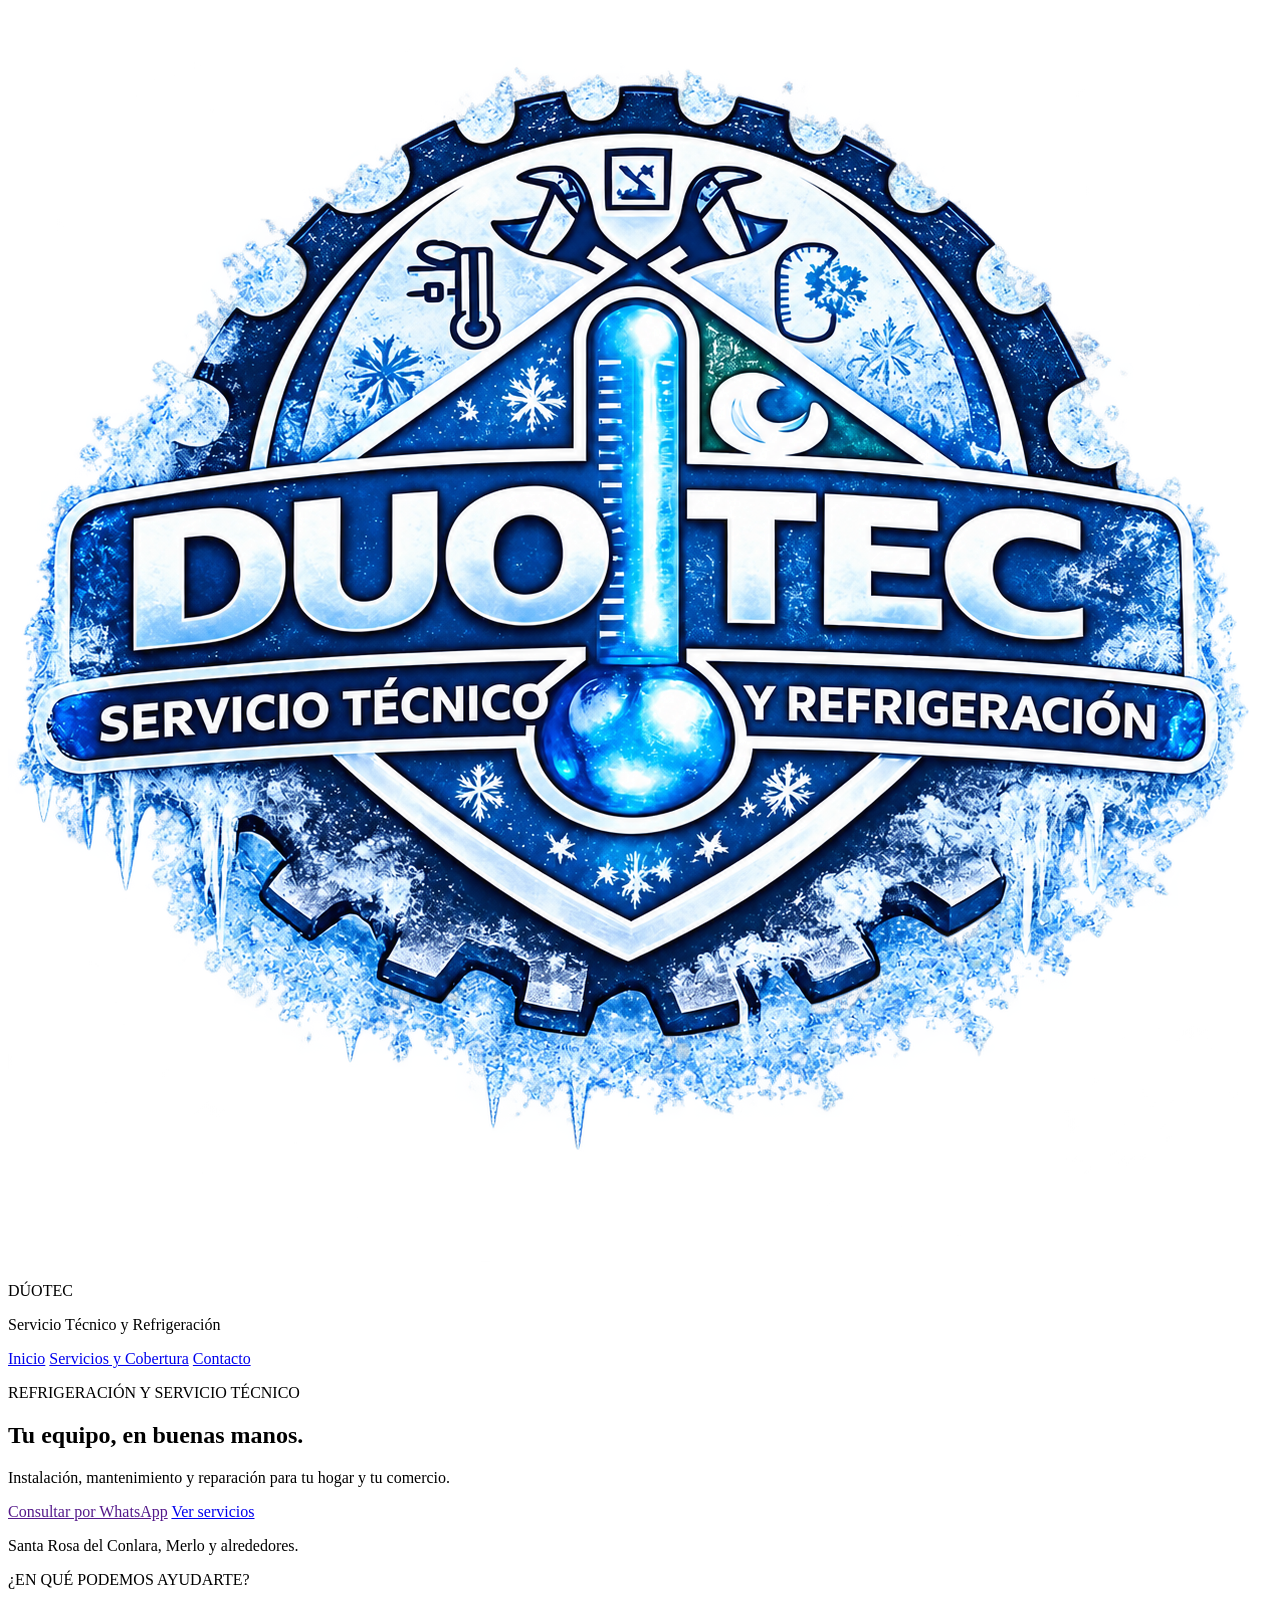
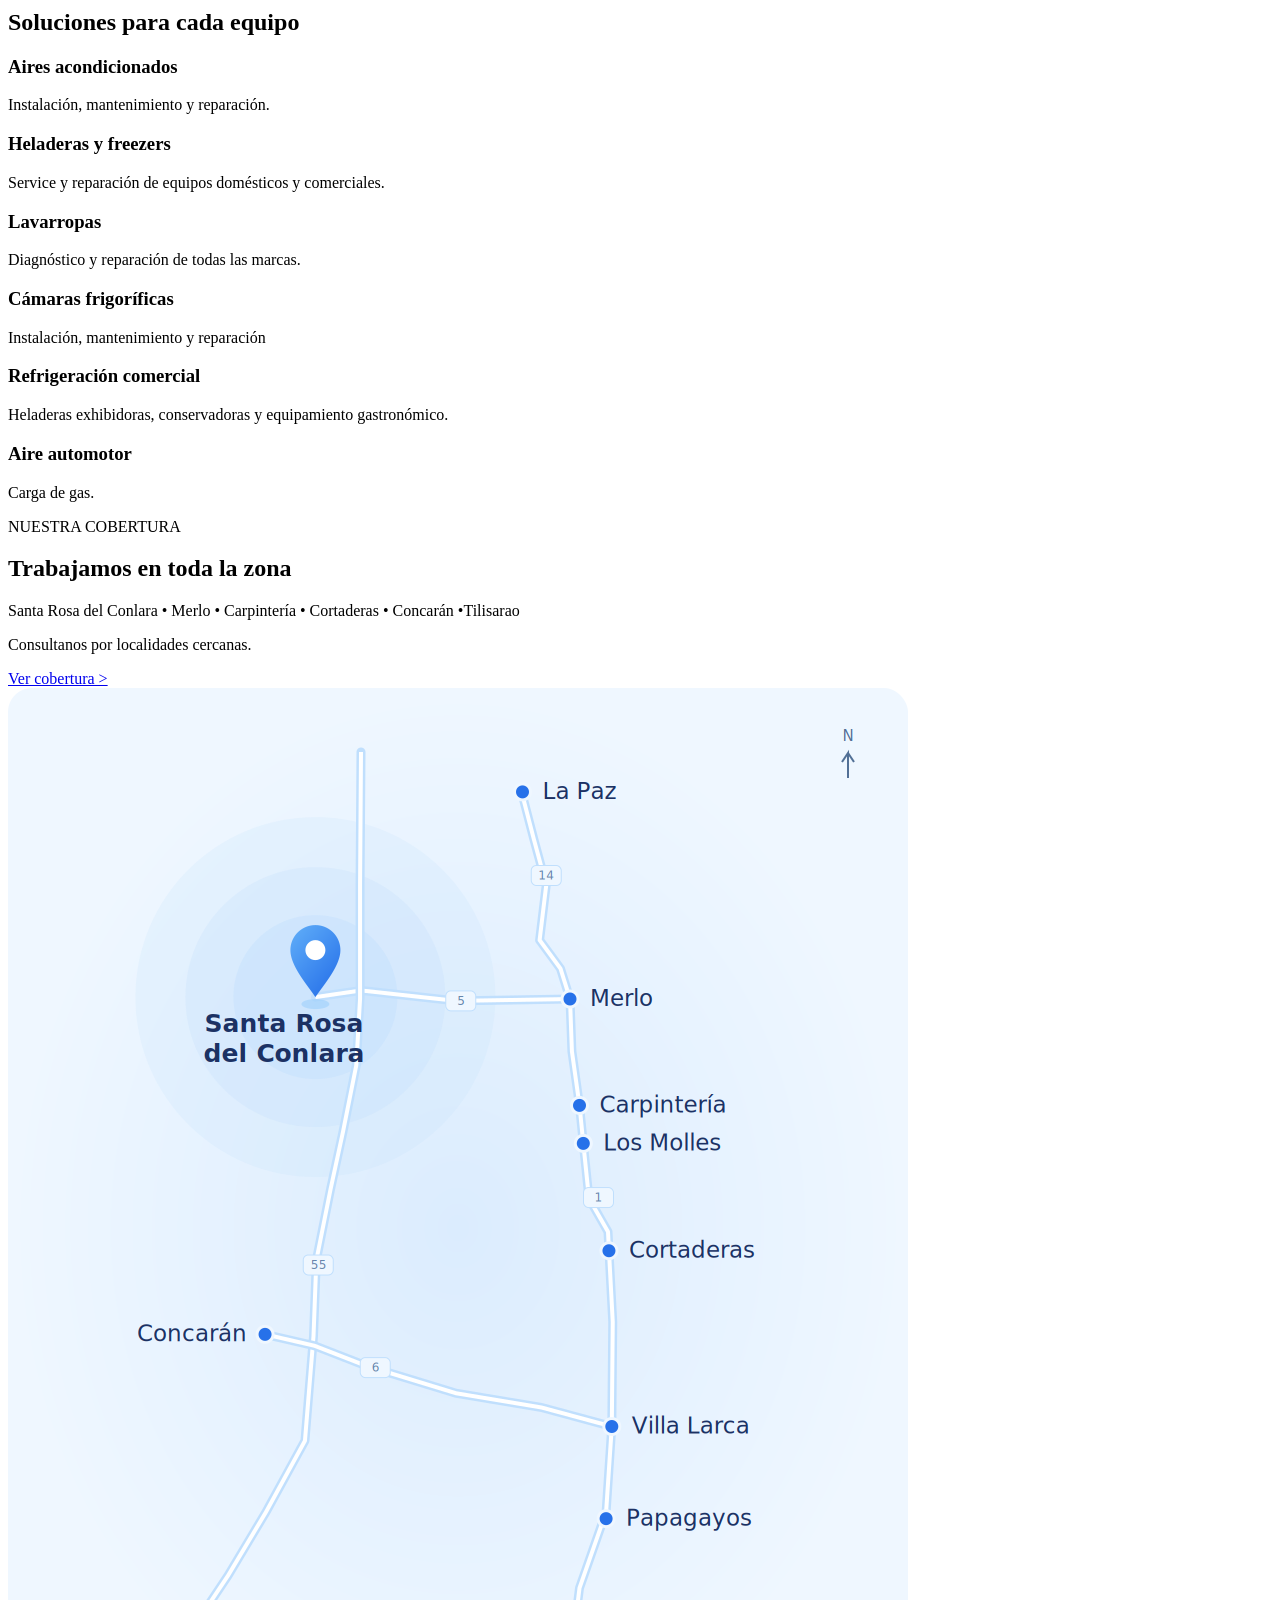
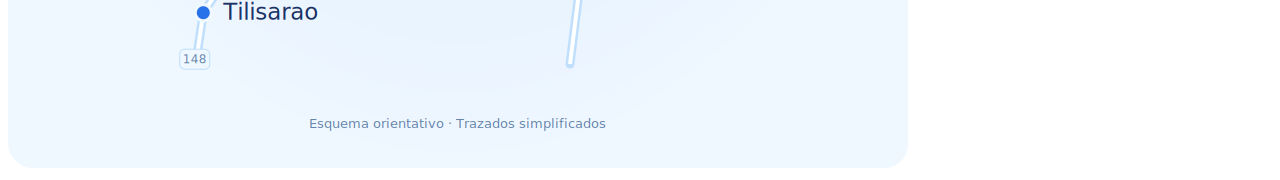
==== index.html @ 900a08e2 "Continuamos el html de inicio, terminando lo básico de la segunda y tercera sección, agregamos foto " ====
<!doctype html>
<html lang="es">
  <head>
    <meta charset="UTF-8" />
    <meta name="viewport" content="width=device-width, initial-scale=1.0" />
    <title>Dúotec | Servicio Técnico y Refrigeración.</title>
  </head>

  <body>
    <header>
      <img src="imagenes/logoDuoTec.png" alt="Logo Dúo Tec" />
      <div class="contenedorTitulo">
        <p class="titulo">DÚOTEC</p>
        <p class="subtitulo">Servicio Técnico y Refrigeración</p>
      </div>
      <nav>
        <a href="index.html">Inicio</a>
        <a href="servicios.html">Servicios y Cobertura</a>
        <a href="contacto.html">Contacto</a>
      </nav>
    </header>

    <main>
      <section class="seccion1">
        <p class="refYServicio">REFRIGERACIÓN Y SERVICIO TÉCNICO</p>
        <h1>Tu equipo, en buenas manos.</h1>
        <p class="infoChica">
          Instalación, mantenimiento y reparación para tu hogar y tu comercio.
        </p>
        <div class="botonesConsultas">
          <a href="" id="consultarWhatsapp">Consultar por WhatsApp</a>

          <a href="servicios.html" id="verServicios"> Ver servicios </a>
        </div>
        <p>Santa Rosa del Conlara, Merlo y alrededores.</p>
      </section>

      <section class="seccion2">
        <div class="textosSeccion2">
          <p class="infoChica">¿EN QUÉ PODEMOS AYUDARTE?</p>
          <h2>Soluciones para cada equipo</h2>
        </div>

        <div class="contenedorSoluciones">
          <div class="tarjetaServicio">
            <h3>Aires acondicionados</h3>
            <p>Instalación, mantenimiento y reparación.</p>
          </div>
          <div class="tarjetaServicio">
            <h3>Heladeras y freezers</h3>
            <p>Service y reparación de equipos domésticos y comerciales.</p>
          </div>
          <div class="tarjetaServicio">
            <h3>Lavarropas</h3>
            <p>Diagnóstico y reparación de todas las marcas.</p>
          </div>
          <div class="tarjetaServicio">
            <h3>Cámaras frigoríficas</h3>
            <p>Instalación, mantenimiento y reparación</p>
            <p></p>
          </div>
          <div class="tarjetaServicio">
            <h3>Refrigeración comercial</h3>
            <p>
              Heladeras exhibidoras, conservadoras y equipamiento gastronómico.
            </p>
          </div>
          <div class="tarjetaServicio">
            <h3>Aire automotor</h3>
            <p>Carga de gas.</p>
          </div>
        </div>
      </section>

      <section class="seccion3">
        <div class="contenedorSeccion3">
          <div class="textosSeccion3">
            <p>NUESTRA COBERTURA</p>
            <h2>Trabajamos en toda la zona</h2>
            <p>
              Santa Rosa del Conlara • Merlo • Carpintería • Cortaderas •
              Concarán •Tilisarao
            </p>
            <p>Consultanos por localidades cercanas.</p>
            <a href="servicios.html" class="btnVerCobertura"
              >Ver cobertura >
            </a>
          </div>

          <img
            class="imgCoberturas"
            src="imagenes/coberturaDeLocalidades.png"
            alt="Localidades cubiertas."
          />
        </div>
      </section>
    </main>
  </body>
</html>
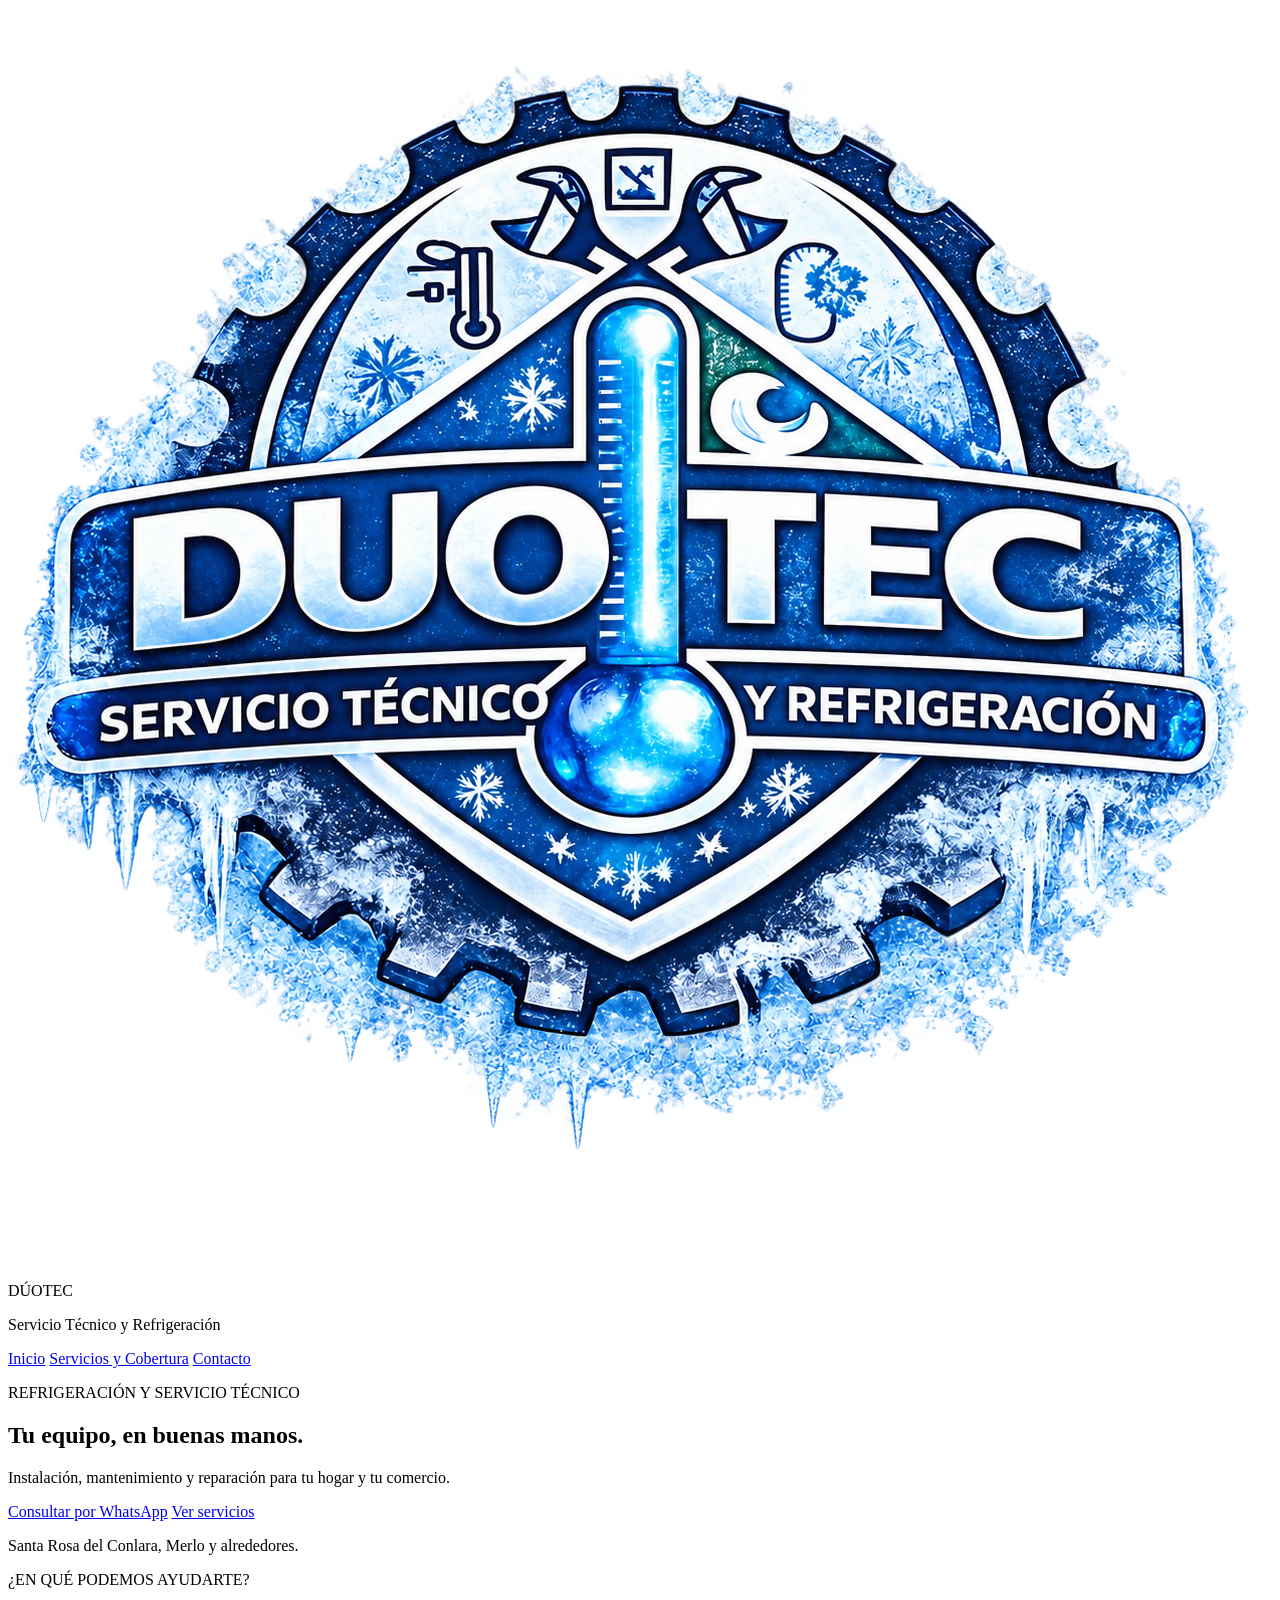
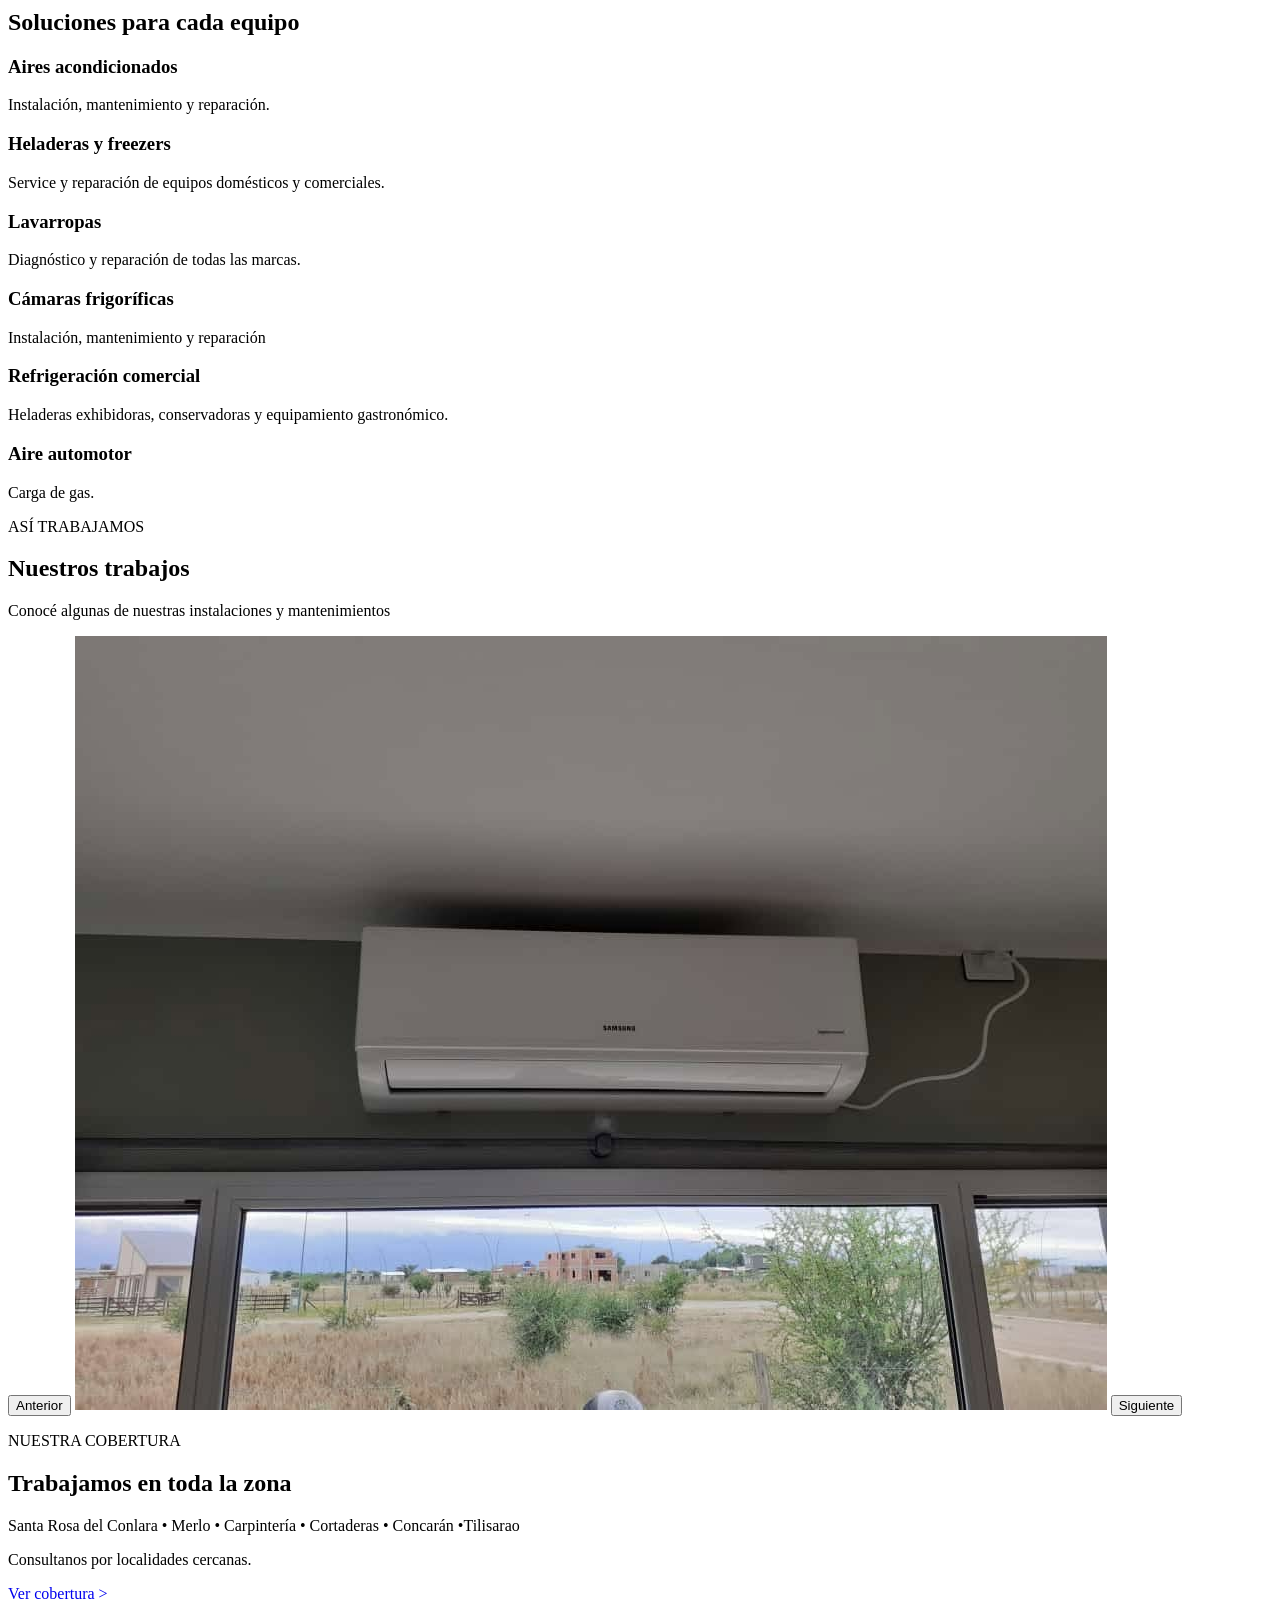
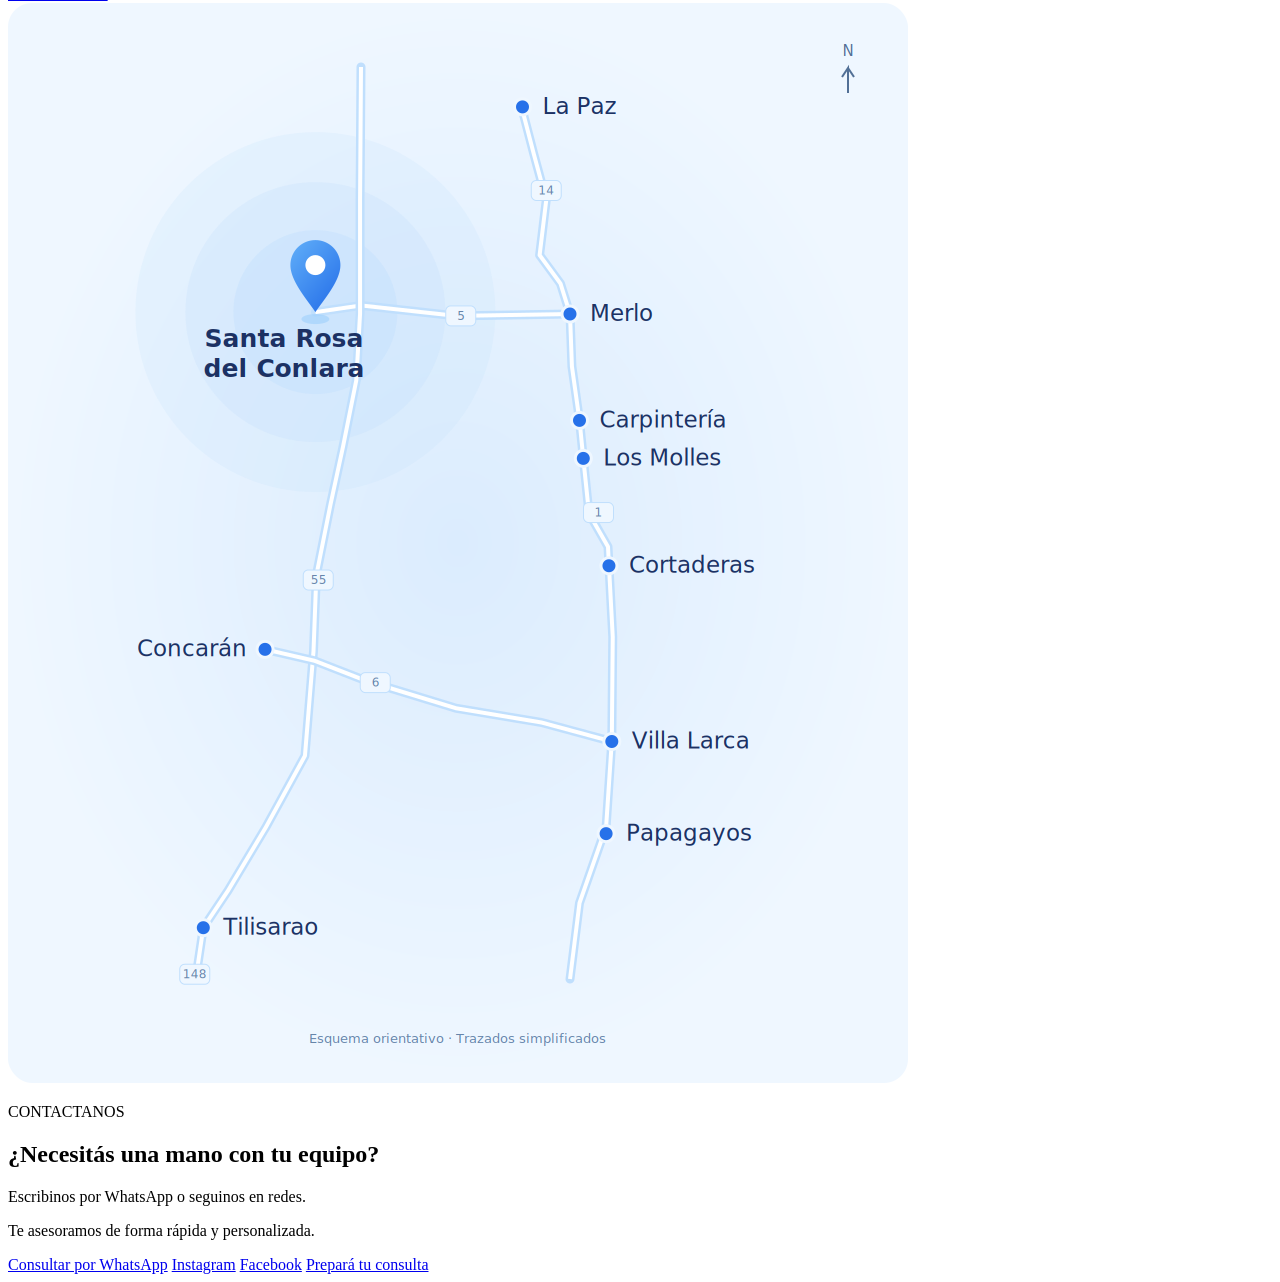
==== commit f6aeddcb: "Agregamos más estructura HTML del inicio y los controles del carrusel" ====
--- a/index.html
+++ b/index.html
@@ -14,7 +14,7 @@
         <p class="subtitulo">Servicio Técnico y Refrigeración</p>
       </div>
       <nav>
-        <a href="index.html">Inicio</a>
+        <a href="index.html" class="activo" aria-current="page">Inicio</a>
         <a href="servicios.html">Servicios y Cobertura</a>
         <a href="contacto.html">Contacto</a>
       </nav>
@@ -28,7 +28,12 @@
           Instalación, mantenimiento y reparación para tu hogar y tu comercio.
         </p>
         <div class="botonesConsultas">
-          <a href="" id="consultarWhatsapp">Consultar por WhatsApp</a>
+          <a
+            href="https://wa.me/5492664207109"
+            id="consultarWhatsapp"
+            target="_blank"
+            >Consultar por WhatsApp</a
+          >
 
           <a href="servicios.html" id="verServicios"> Ver servicios </a>
         </div>
@@ -57,7 +62,6 @@
           <div class="tarjetaServicio">
             <h3>Cámaras frigoríficas</h3>
             <p>Instalación, mantenimiento y reparación</p>
-            <p></p>
           </div>
           <div class="tarjetaServicio">
             <h3>Refrigeración comercial</h3>
@@ -75,6 +79,26 @@
       <section class="seccion3">
         <div class="contenedorSeccion3">
           <div class="textosSeccion3">
+            <p>ASÍ TRABAJAMOS</p>
+            <h2>Nuestros trabajos</h2>
+            <p>Conocé algunas de nuestras instalaciones y mantenimientos</p>
+          </div>
+
+          <div class="carrusel">
+            <button type="button" id="anterior">Anterior</button>
+            <img
+              id="imagenCarrusel"
+              src="imagenes/instalacionInterior6.jpg"
+              alt="Aire acondicionado Samsung instalado sobre un ventanal."
+            />
+            <button type="button" id="siguiente">Siguiente</button>
+          </div>
+        </div>
+      </section>
+
+      <section class="seccion4">
+        <div class="contenedorSeccion4">
+          <div class="textosSeccion4">
             <p>NUESTRA COBERTURA</p>
             <h2>Trabajamos en toda la zona</h2>
             <p>
@@ -95,5 +119,35 @@
         </div>
       </section>
     </main>
+    <footer>
+      <div class="contenedorFooter">
+        <div class="textosFooter">
+          <p>CONTACTANOS</p>
+          <h2>¿Necesitás una mano con tu equipo?</h2>
+          <p>Escribinos por WhatsApp o seguinos en redes.</p>
+          <p>Te asesoramos de forma rápida y personalizada.</p>
+        </div>
+
+        <div class="contenedorLinks">
+          <div class="contenedorBotones">
+            <a href="https://wa.me/5492664207109" target="_blank"
+              >Consultar por WhatsApp</a
+            >
+
+            <a
+              href="https://www.instagram.com/duotec_serv.tec.refrig/"
+              target="_blank"
+              >Instagram</a
+            >
+            <a
+              href="https://www.facebook.com/profile.php?id=100093465604196"
+              target="_blank"
+              >Facebook</a
+            >
+            <a href="contacto.html">Prepará tu consulta</a>
+          </div>
+        </div>
+      </div>
+    </footer>
   </body>
 </html>
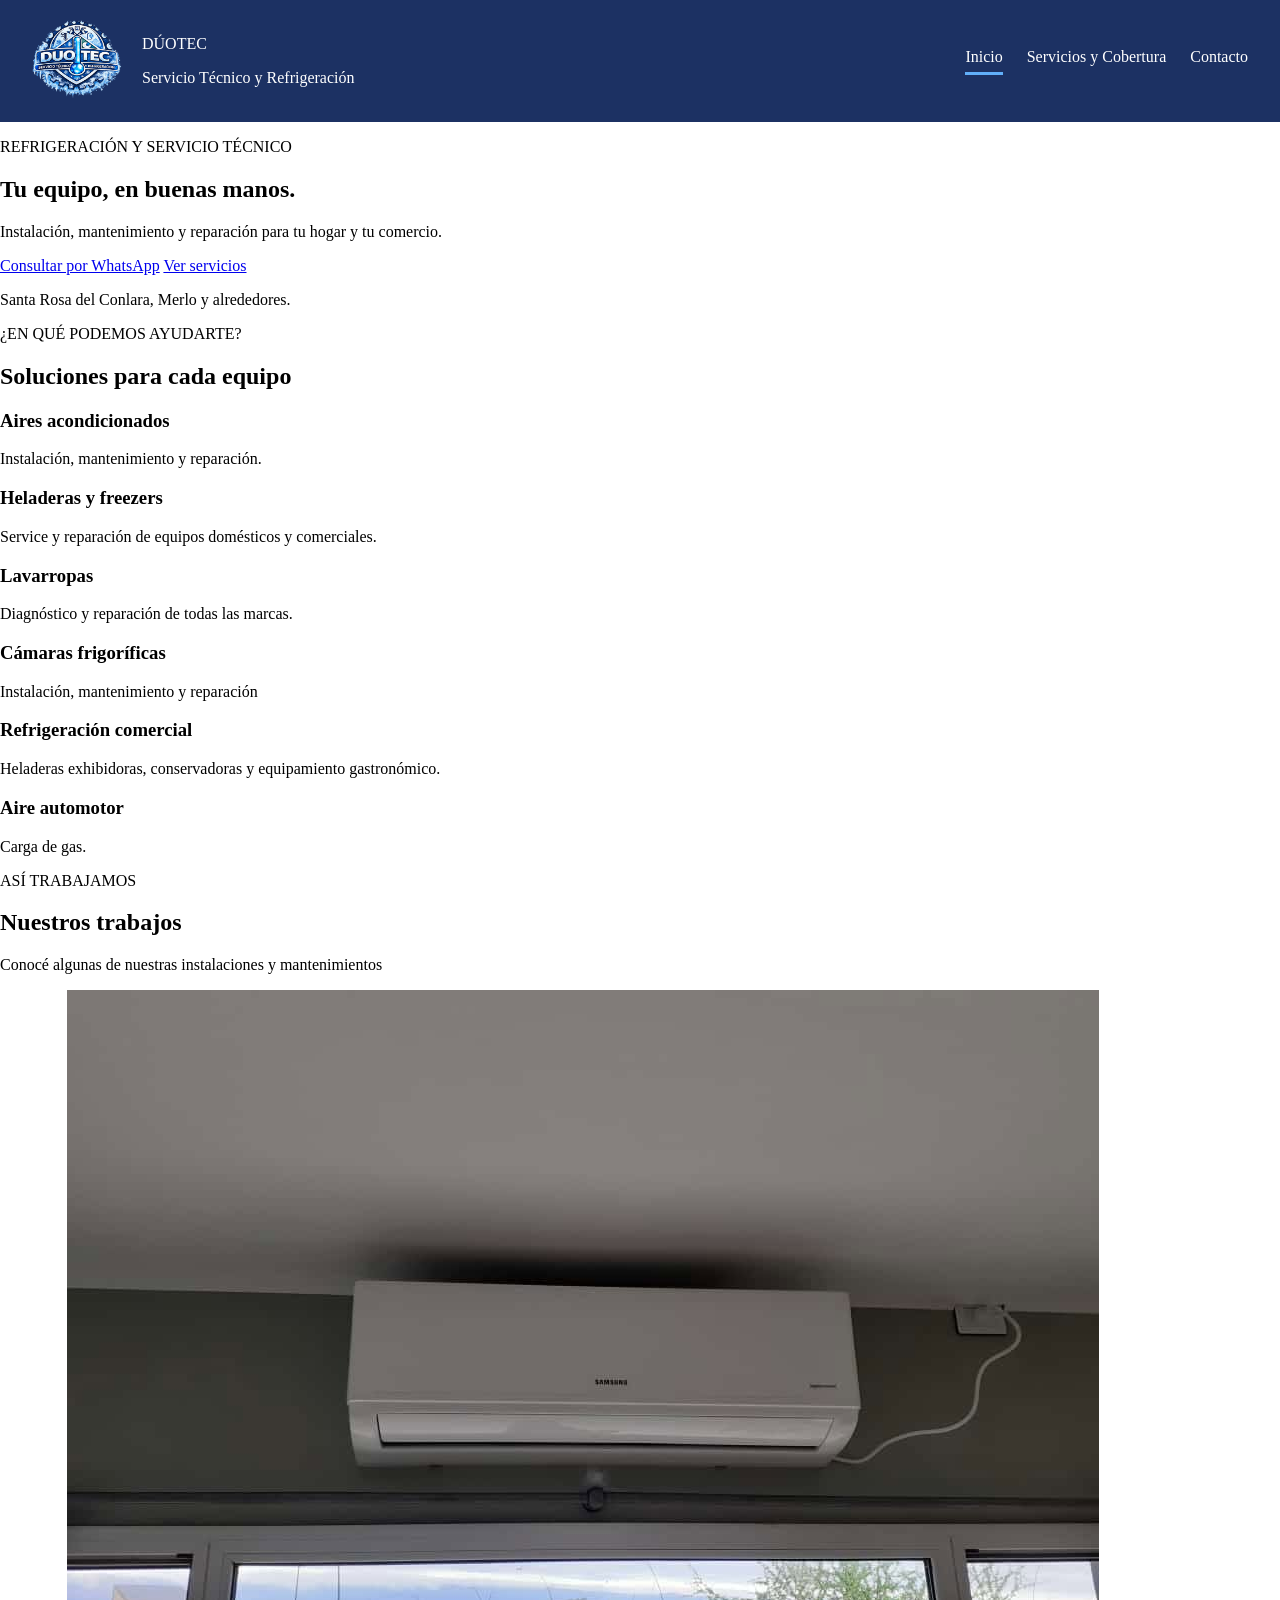
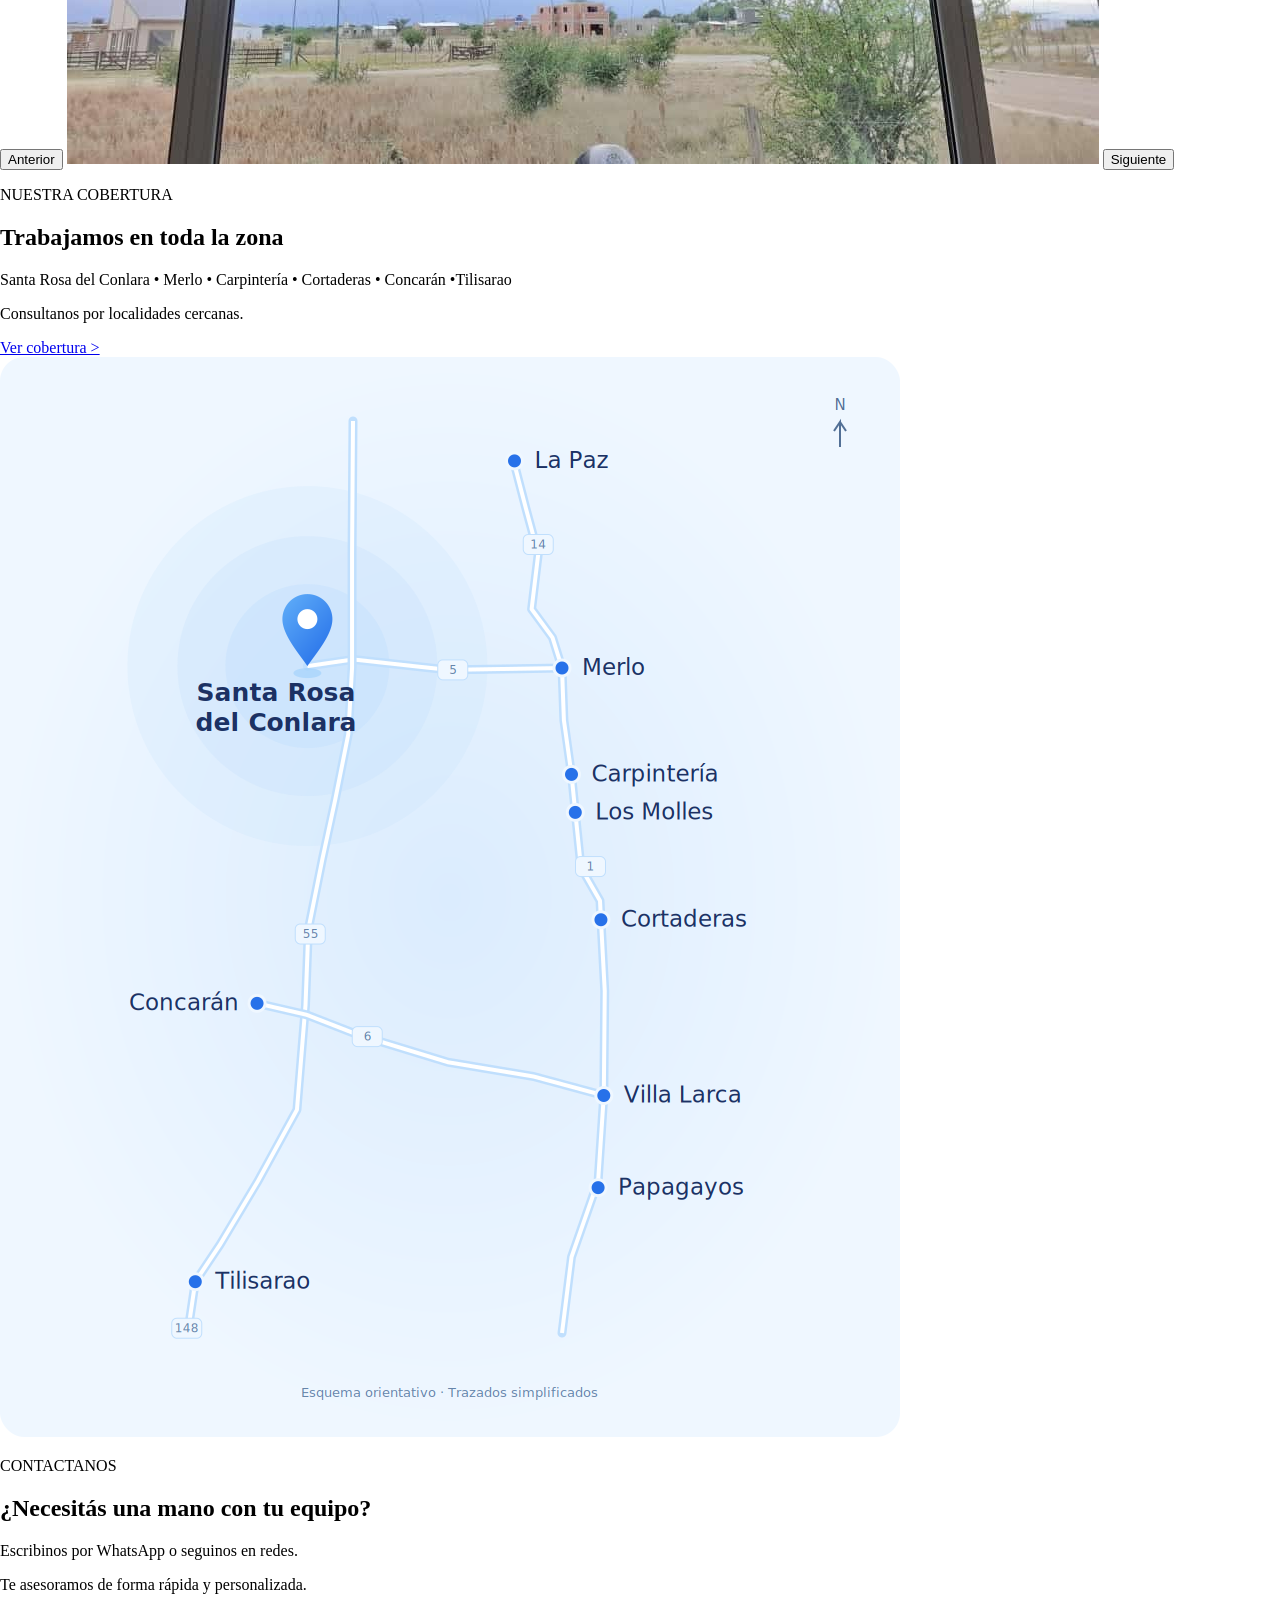
==== commit e4f52c86: "Cree estilos.css, empecé con el estilo y estructura (básica) del header" ====
--- a/index.html
+++ b/index.html
@@ -4,6 +4,7 @@
     <meta charset="UTF-8" />
     <meta name="viewport" content="width=device-width, initial-scale=1.0" />
     <title>Dúotec | Servicio Técnico y Refrigeración.</title>
+    <link rel="stylesheet" href="estilos.css" />
   </head>
 
   <body>
@@ -21,7 +22,7 @@
     </header>
 
     <main>
-      <section class="seccion1">
+      <section class="presentacion">
         <p class="refYServicio">REFRIGERACIÓN Y SERVICIO TÉCNICO</p>
         <h1>Tu equipo, en buenas manos.</h1>
         <p class="infoChica">
@@ -40,7 +41,7 @@
         <p>Santa Rosa del Conlara, Merlo y alrededores.</p>
       </section>
 
-      <section class="seccion2">
+      <section class="servicios">
         <div class="textosSeccion2">
           <p class="infoChica">¿EN QUÉ PODEMOS AYUDARTE?</p>
           <h2>Soluciones para cada equipo</h2>
@@ -76,7 +77,7 @@
         </div>
       </section>
 
-      <section class="seccion3">
+      <section class="trabajos">
         <div class="contenedorSeccion3">
           <div class="textosSeccion3">
             <p>ASÍ TRABAJAMOS</p>
@@ -96,7 +97,7 @@
         </div>
       </section>
 
-      <section class="seccion4">
+      <section class="cobertura">
         <div class="contenedorSeccion4">
           <div class="textosSeccion4">
             <p>NUESTRA COBERTURA</p>
--- a/estilos.css
+++ b/estilos.css
@@ -0,0 +1,39 @@
+body {
+    margin: 0;
+}
+
+img {
+    max-width: 100%;
+    height: auto;
+}
+
+header {
+    display: flex;
+    align-items: center;
+    gap: 20px;
+    padding: 16px 32px;
+    background-color: #1C3163;
+    color: white;
+    flex-wrap: wrap;
+}
+
+header img {
+    width: 90px;
+    height: auto;
+}
+
+header nav {
+    display: flex;
+    margin-left: auto;
+    gap: 24px;
+}
+
+header nav a {
+    color: white;
+    text-decoration: none;
+}
+
+header nav a.activo {
+    border-bottom: 3px solid #61aff9;
+    padding-bottom: 6px;
+}
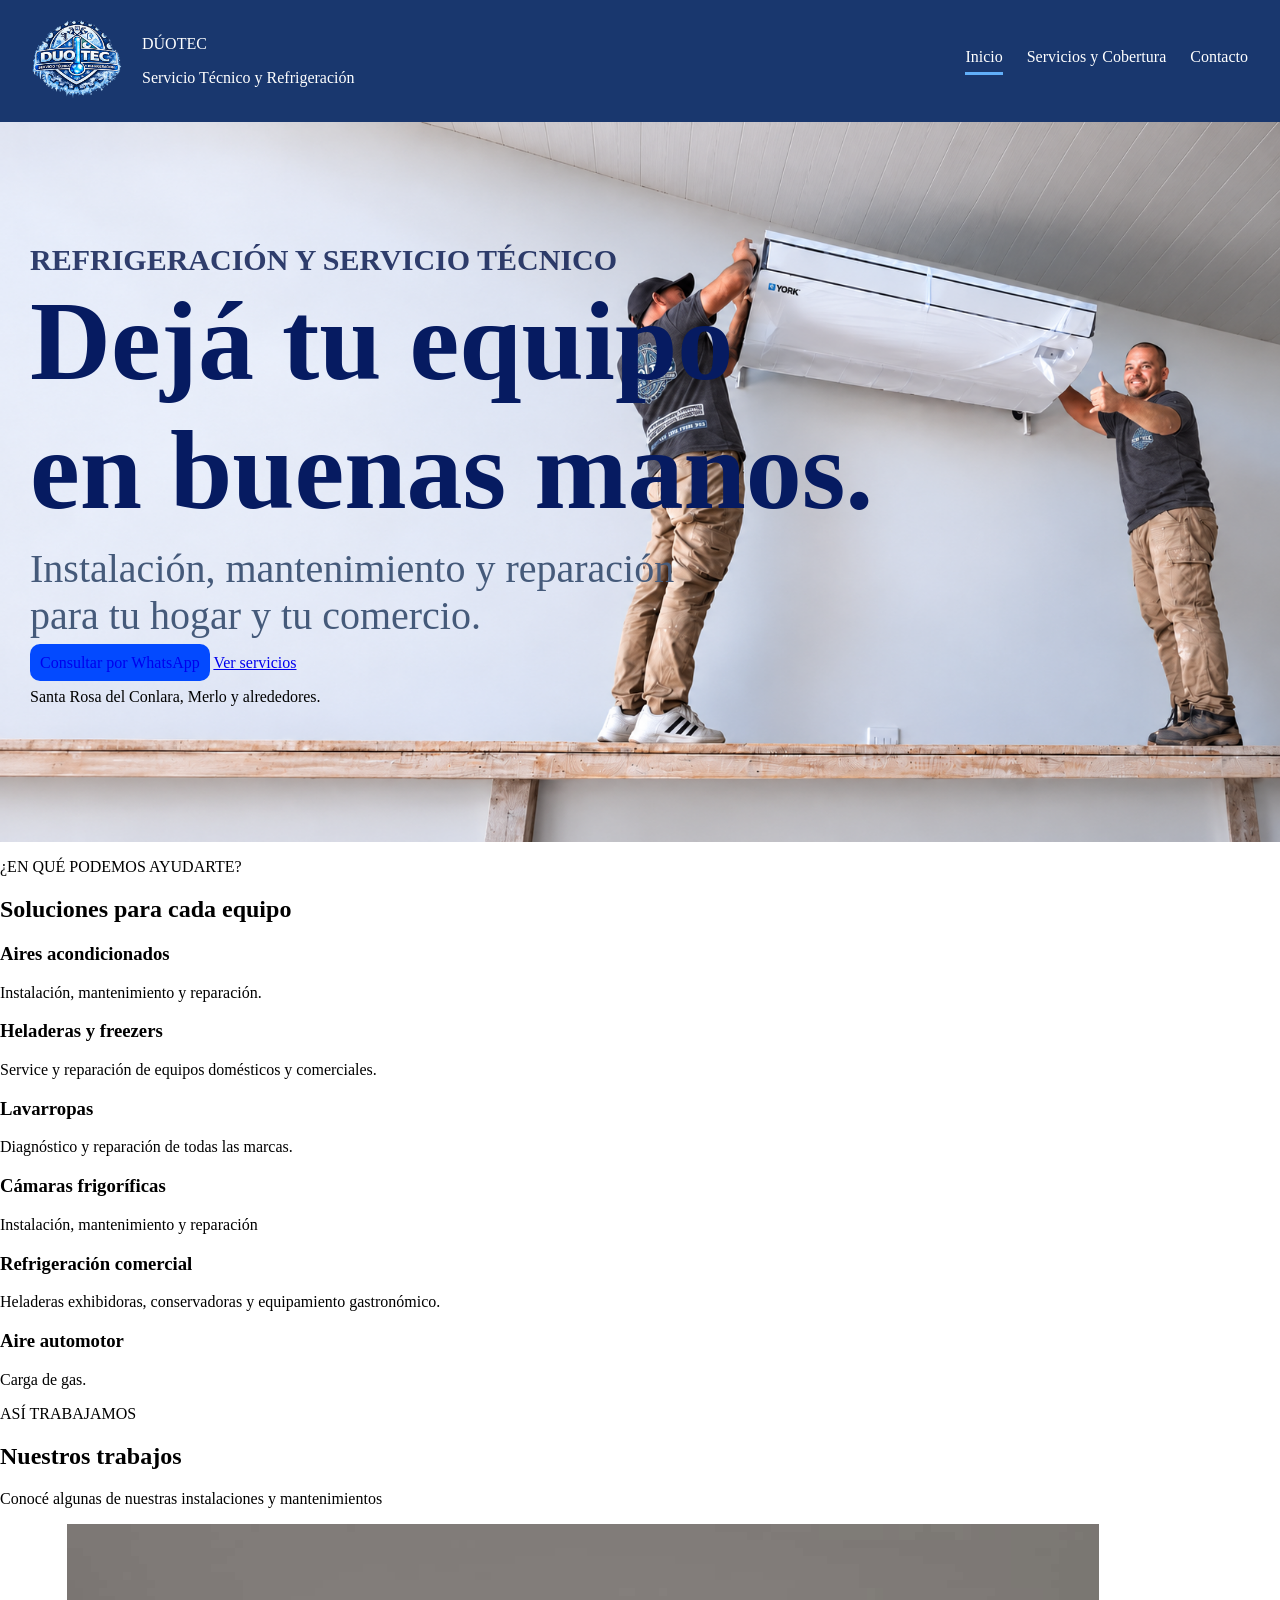
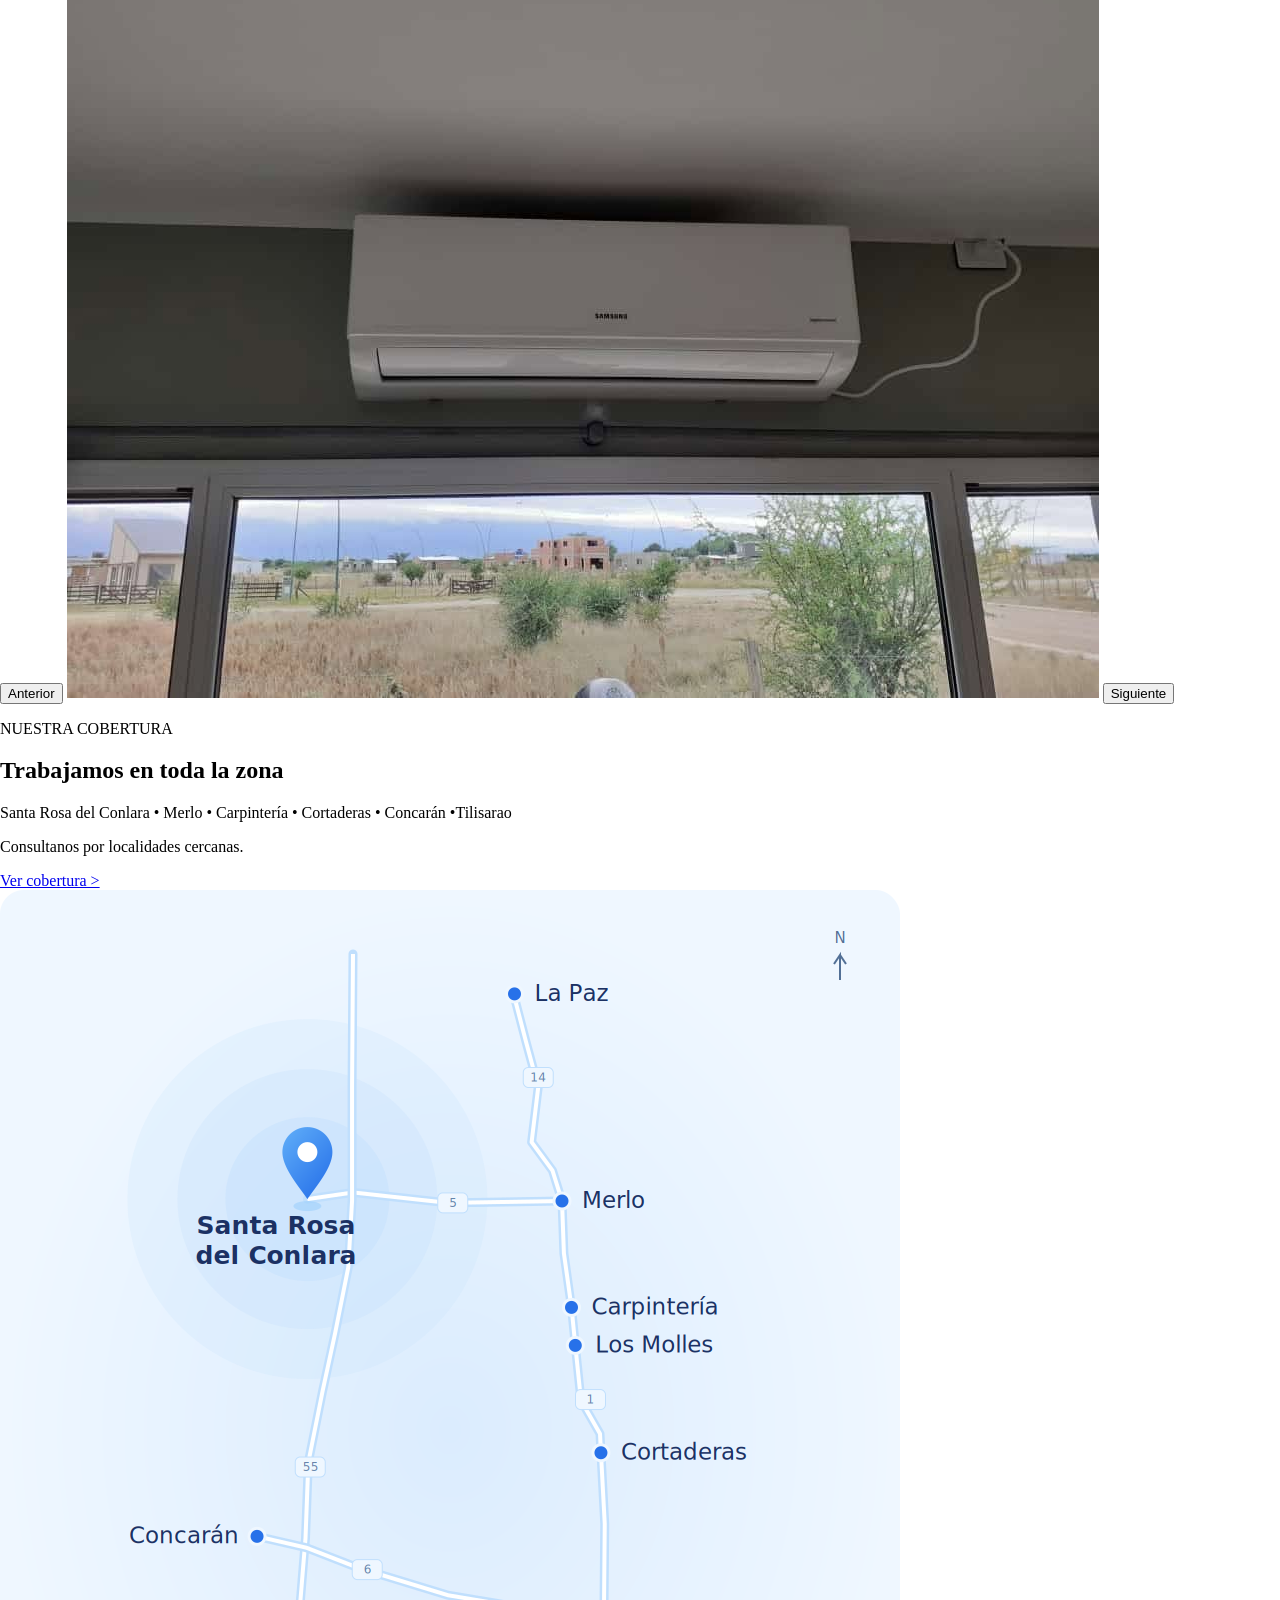
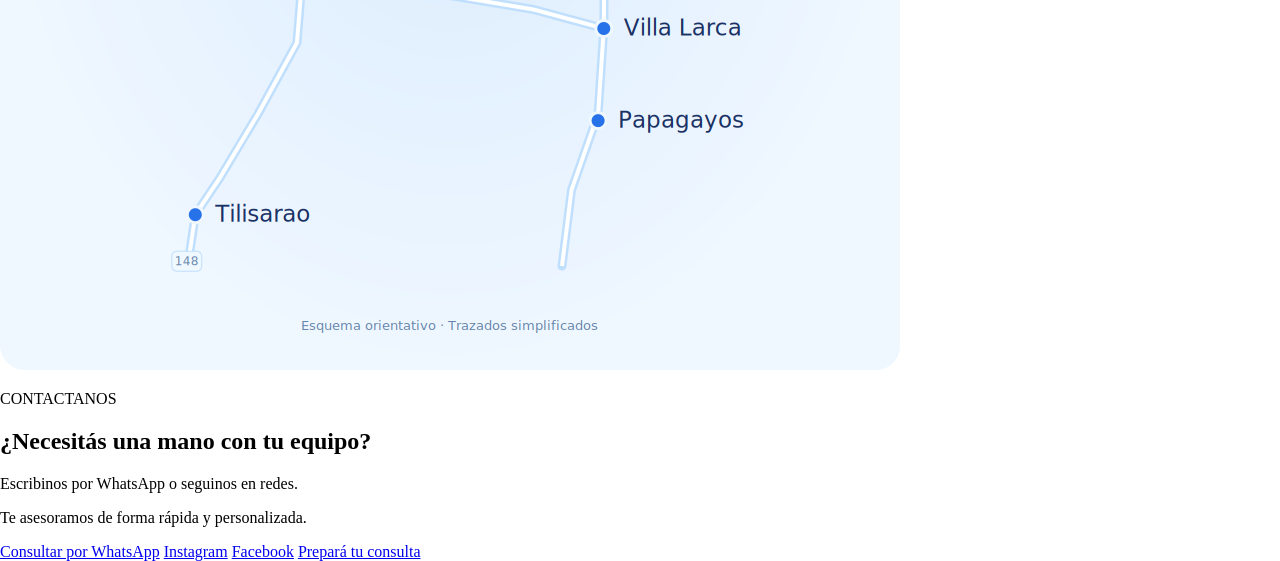
==== commit 821c7dd5: "Continuamos con el estilos.css, modificamos la foto principal. Ya está la estructura básica del head" ====
--- a/index.html
+++ b/index.html
@@ -23,22 +23,30 @@
 
     <main>
       <section class="presentacion">
-        <p class="refYServicio">REFRIGERACIÓN Y SERVICIO TÉCNICO</p>
-        <h1>Tu equipo, en buenas manos.</h1>
-        <p class="infoChica">
-          Instalación, mantenimiento y reparación para tu hogar y tu comercio.
-        </p>
-        <div class="botonesConsultas">
-          <a
-            href="https://wa.me/5492664207109"
-            id="consultarWhatsapp"
-            target="_blank"
-            >Consultar por WhatsApp</a
-          >
+        <div class="contenedor">
+          <div class="textoPresentacion">
+            <p class="refSer">REFRIGERACIÓN Y SERVICIO TÉCNICO</p>
+            <h1>
+              Dejá tu equipo <br />
+              en buenas manos.
+            </h1>
+            <p class="infoChica">
+              Instalación, mantenimiento y reparación para tu hogar y tu
+              comercio.
+            </p>
+          </div>
+          <div class="botonesConsultas">
+            <a
+              href="https://wa.me/5492664207109"
+              id="consultarWhatsapp"
+              target="_blank"
+              >Consultar por WhatsApp</a
+            >
 
-          <a href="servicios.html" id="verServicios"> Ver servicios </a>
+            <a href="servicios.html" id="verServicios"> Ver servicios </a>
+          </div>
+          <p>Santa Rosa del Conlara, Merlo y alrededores.</p>
         </div>
-        <p>Santa Rosa del Conlara, Merlo y alrededores.</p>
       </section>
 
       <section class="servicios">
--- a/estilos.css
+++ b/estilos.css
@@ -1,3 +1,35 @@
+/* declaración de variables para los colores principales */
+:root {
+    --azul-oscuro: #19376E;
+    /*Header y footer*/
+
+    --azul-titulos: #061B61;
+    /*Titulos principales*/
+
+    --azul-botones: #006CFD;
+    /*Botones principales*/
+
+    --celeste: #17B8F8;
+    /*Detalles e indicadores*/
+
+    --texto-secundario: #455A7A;
+    /*Textos secundarios*/
+
+    --fondo-celeste: #ECF6FE;
+    /*Fondos de secciones*/
+
+    --fondo-iconos: #E8F4FF;
+    /*Fondos de íconos*/
+
+    --bordes: #D8EAFD;
+    /*Bordes de tarjetas*/
+
+    --blanco: #FFFFFF;
+    /*Tarjetas y fondos*/
+}
+
+
+
 body {
     margin: 0;
 }
@@ -12,9 +44,10 @@
     align-items: center;
     gap: 20px;
     padding: 16px 32px;
-    background-color: #1C3163;
+    background-color: var(--azul-oscuro);
     color: white;
     flex-wrap: wrap;
+
 }
 
 header img {
@@ -36,4 +69,68 @@
 header nav a.activo {
     border-bottom: 3px solid #61aff9;
     padding-bottom: 6px;
+}
+
+
+p.refYServicio {
+    margin-top: 0;
+}
+
+section.presentacion {
+    margin: 0 auto;
+    background-image: url("imagenes/FotoPrincipal.png");
+    width: 100%;
+    aspect-ratio: 16 / 9;
+    background-size: cover;
+    background-position: center;
+    background-repeat: no-repeat;
+}
+
+.presentacion {
+    display: flex;
+    justify-content: center;
+    flex-direction: column;
+
+
+}
+
+.presentacion .contenedor {
+    padding: 30px;
+}
+
+.presentacion h1 {
+    color: var(--azul-titulos);
+    font-size: clamp(1.5rem, 15vw, 7rem);
+
+}
+
+.presentacion .infoChica {
+    color: var(--texto-secundario);
+    max-width: 720px;
+    font-size: clamp(1.5rem, 15vw, 2.5rem);
+    margin-top: 10px;
+}
+
+p.refSer {
+    font-size: 30px;
+    margin-bottom: 10px;
+    color: rgba(1, 17, 72, 0.8);
+    font-weight: 900;
+}
+
+.textoPresentacion p,
+.textoPresentacion h1 {
+    margin-top: 0;
+    margin-bottom: 0;
+}
+
+.botonesConsultas {
+    margin-top: 15px;
+}
+
+#consultarWhatsapp {
+    background-color: #034aff;
+    padding: 10px;
+    border-radius: 10px;
+    text-decoration: none;
 }
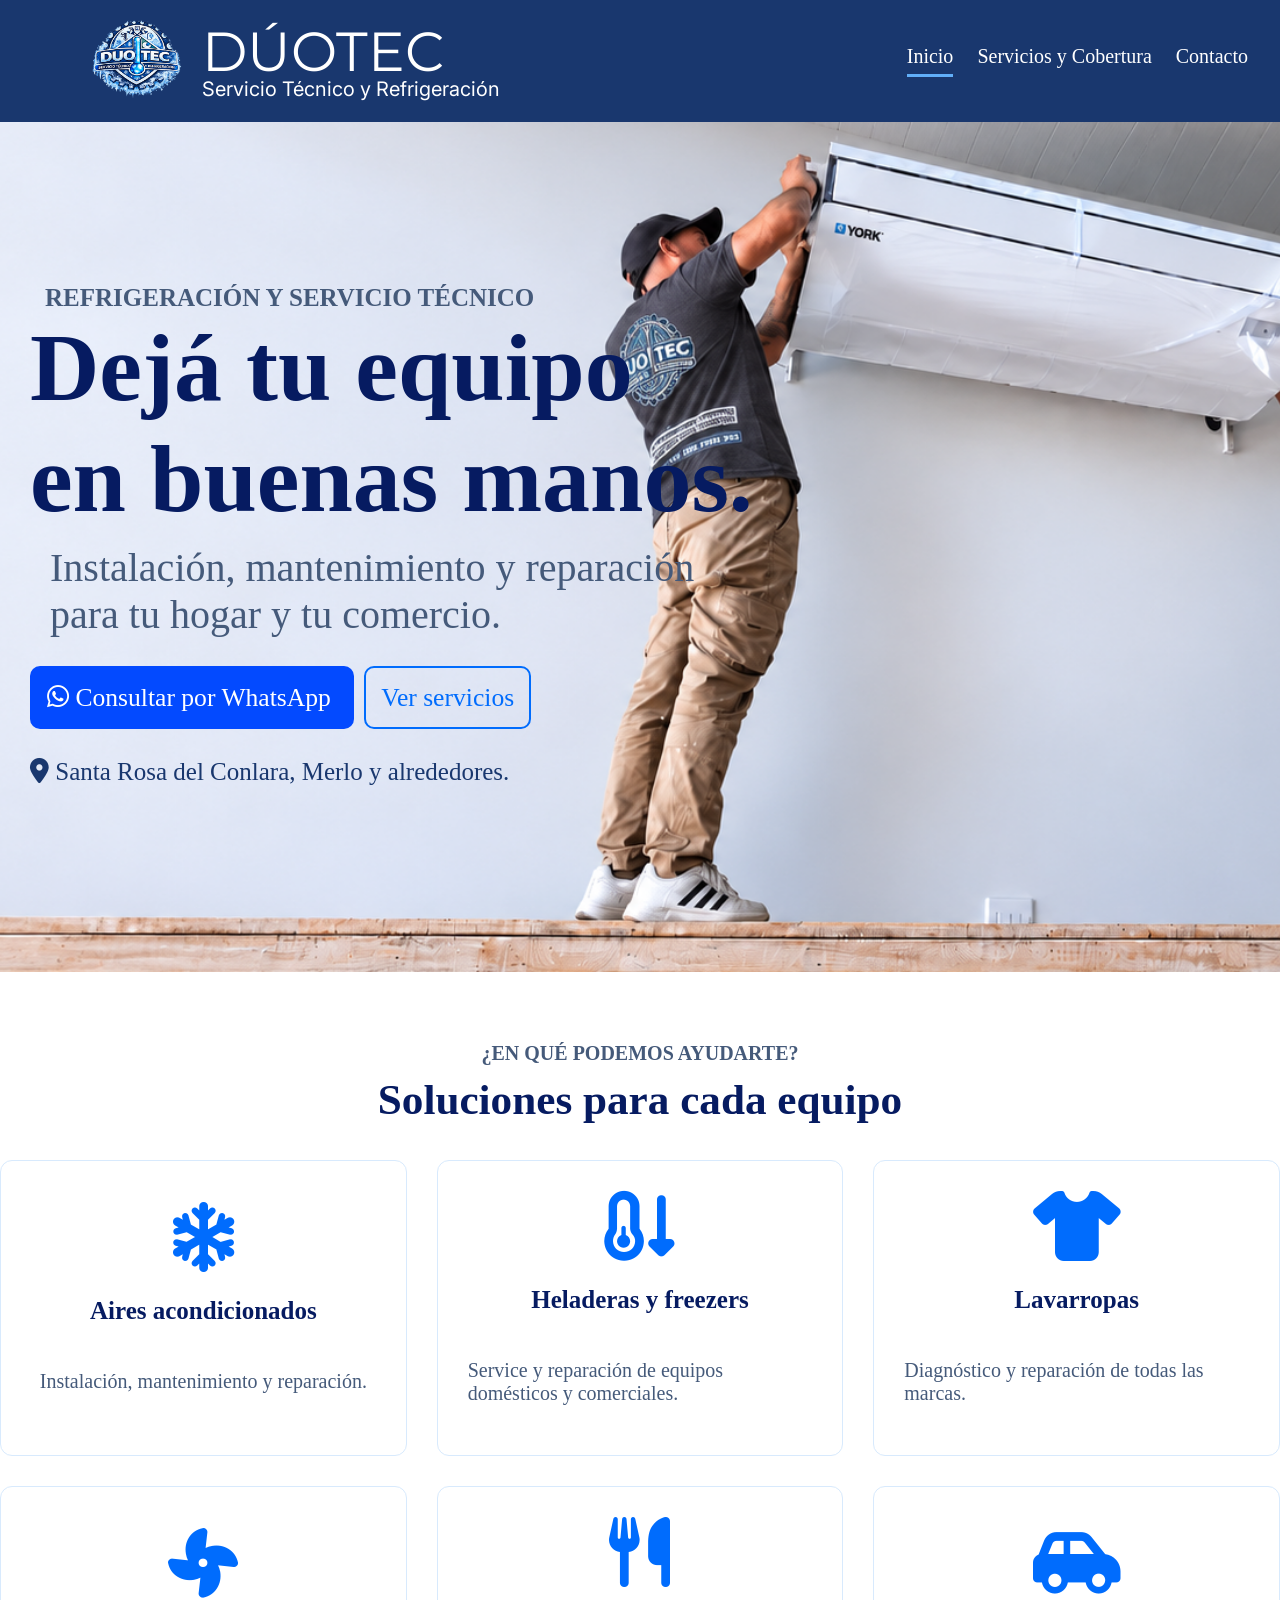
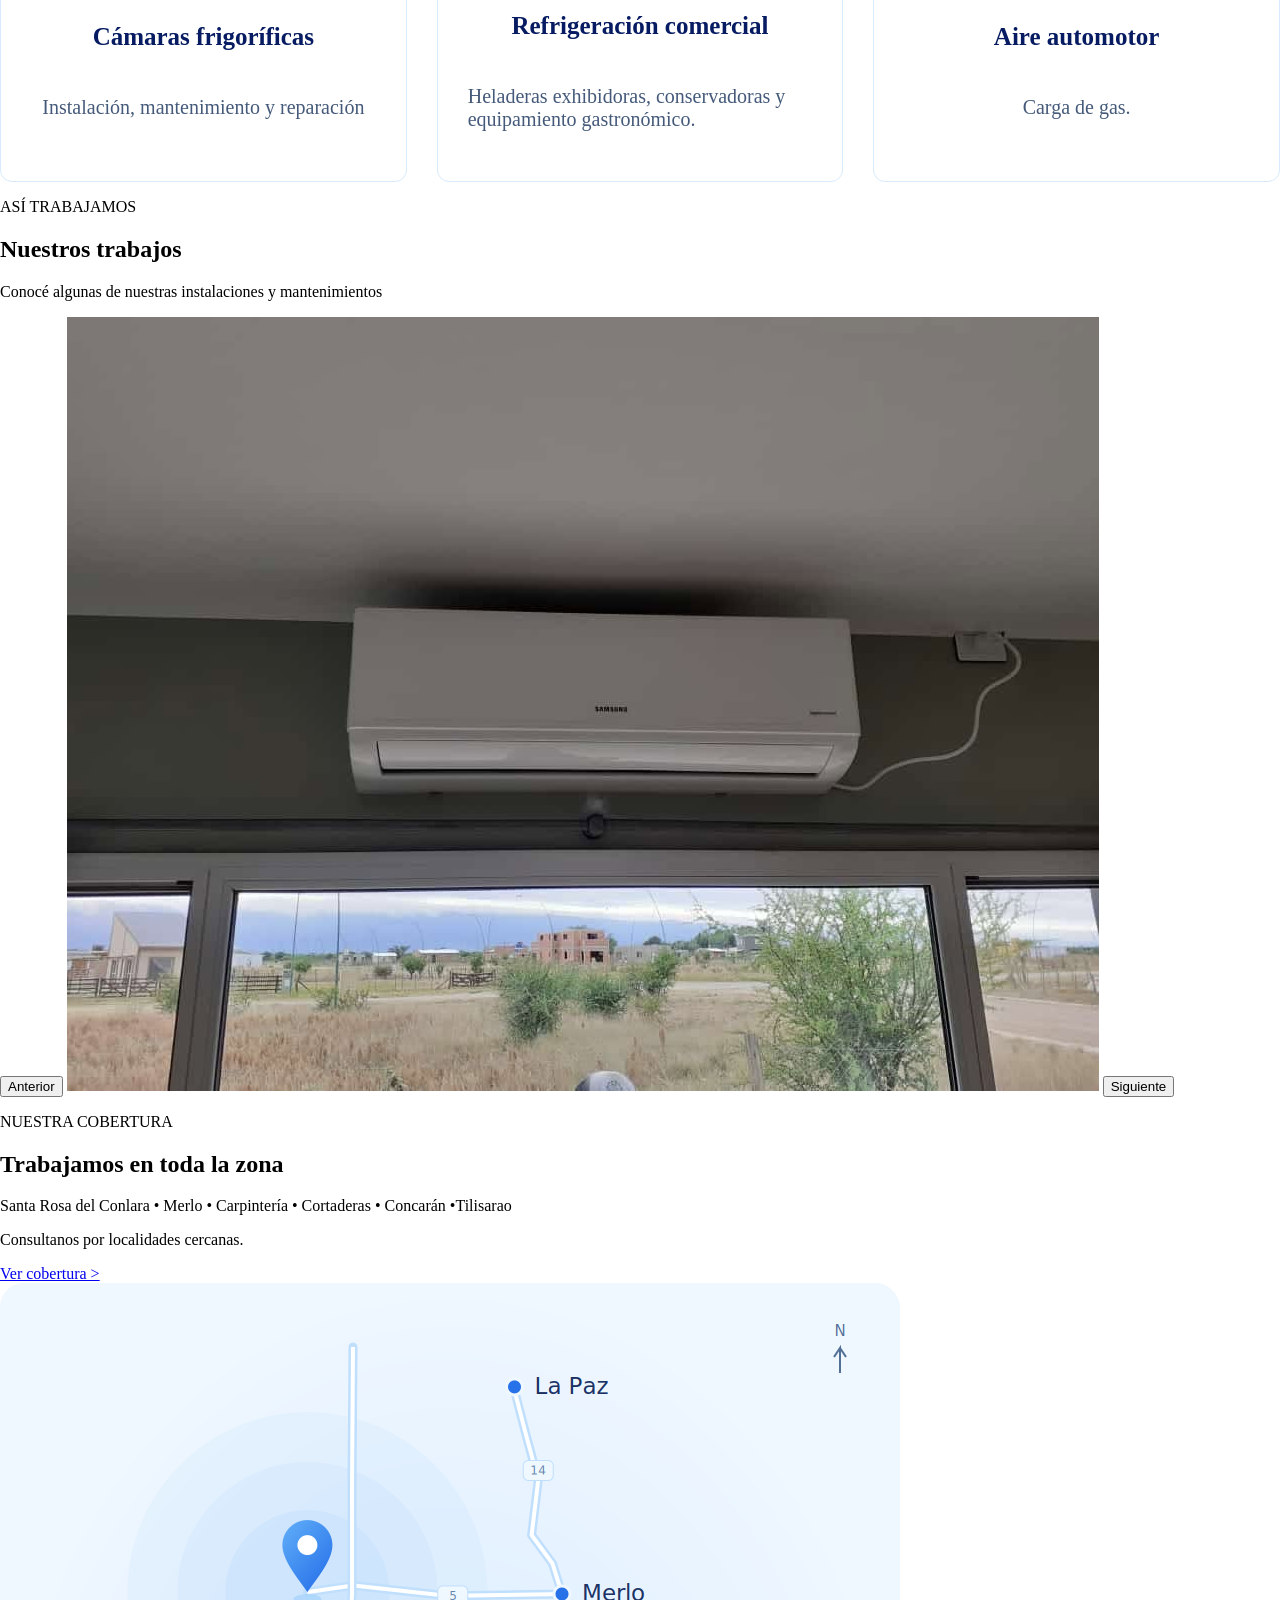
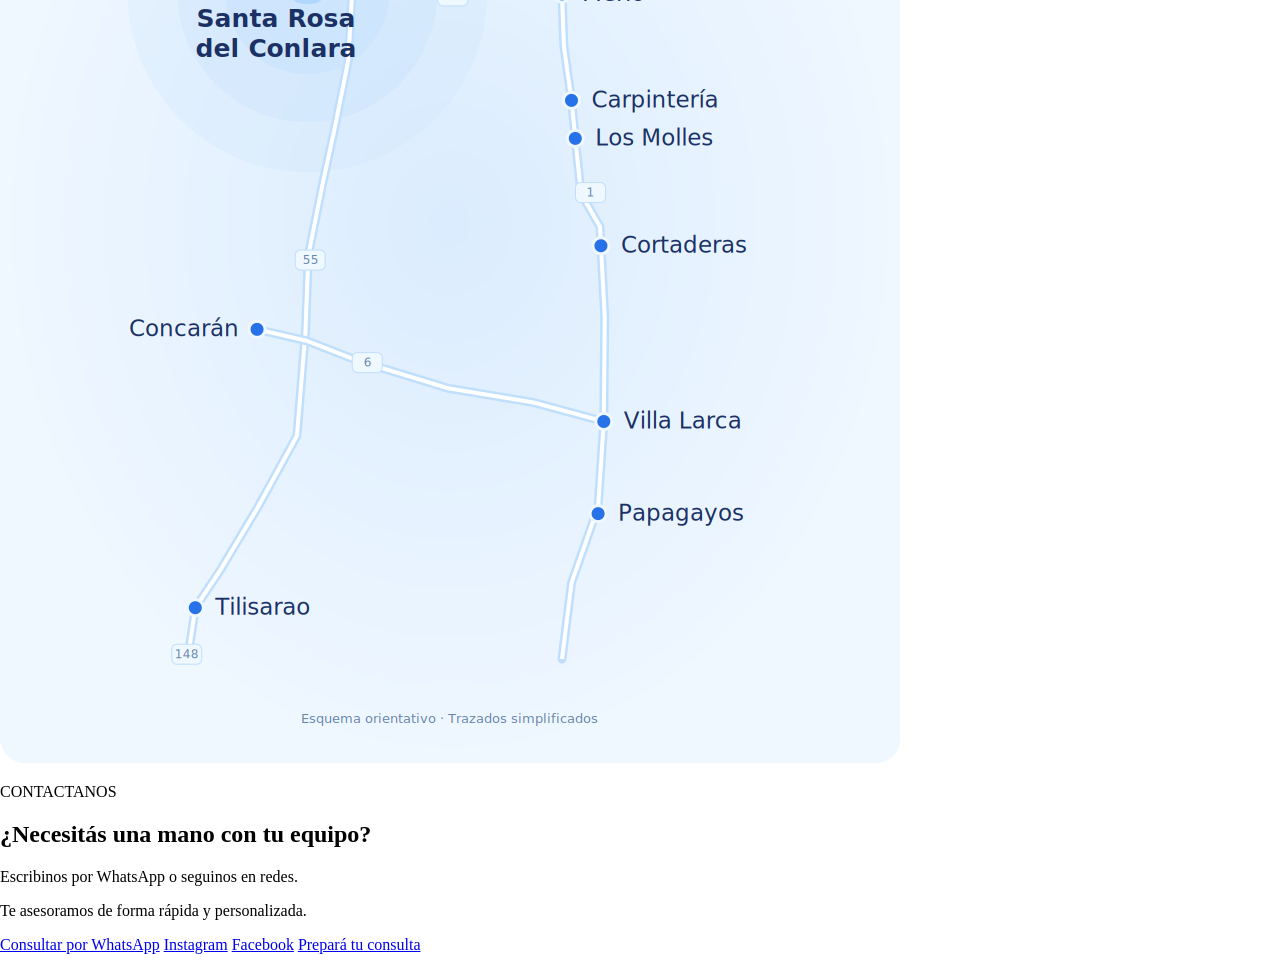
==== commit 83061cc3: "Terminamos detalles del header y de la primera sección, y realizamos (con falta de algunos detalles)" ====
--- a/index.html
+++ b/index.html
@@ -4,17 +4,41 @@
     <meta charset="UTF-8" />
     <meta name="viewport" content="width=device-width, initial-scale=1.0" />
     <title>Dúotec | Servicio Técnico y Refrigeración.</title>
+    <link rel="preconnect" href="https://fonts.googleapis.com" />
+    <link rel="preconnect" href="https://fonts.gstatic.com" crossorigin />
+    <link rel="preconnect" href="https://fonts.googleapis.com" />
+    <link rel="preconnect" href="https://fonts.gstatic.com" crossorigin />
+    <link
+      href="https://fonts.googleapis.com/css2?family=Merriweather:wght@400;700&display=swap"
+      rel="stylesheet"
+    />
+    <link rel="preconnect" href="https://fonts.googleapis.com" />
+    <link rel="preconnect" href="https://fonts.gstatic.com" crossorigin />
+    <link
+      href="https://fonts.googleapis.com/css2?family=Alfa+Slab+One&family=Bebas+Neue&family=Cormorant+Garamond:ital,wght@0,300..700;1,300..700&family=Google+Sans:ital,opsz,wght@0,17..18,400..700;1,17..18,400..700&family=Idiqlat:wght@200;300;400&family=Lora:ital,wght@0,400..700;1,400..700&family=Matemasie&family=Noto+Serif:ital,wght@0,100..900;1,100..900&family=Roboto+Slab:wght@100..900&display=swap"
+      rel="stylesheet"
+    />
+    <link
+      href="https://fonts.googleapis.com/css2?family=Inter:wght@400;500;600&family=Montserrat:wght@600;700&display=swap"
+      rel="stylesheet"
+    />
     <link rel="stylesheet" href="estilos.css" />
+    <link
+      rel="stylesheet"
+      href="https://cdnjs.cloudflare.com/ajax/libs/font-awesome/6.7.2/css/all.min.css"
+    />
   </head>
 
   <body>
     <header>
-      <img src="imagenes/logoDuoTec.png" alt="Logo Dúo Tec" />
-      <div class="contenedorTitulo">
-        <p class="titulo">DÚOTEC</p>
-        <p class="subtitulo">Servicio Técnico y Refrigeración</p>
+      <div class="contenedorHeaderPrincipal">
+        <img src="imagenes/logoDuoTec.png" alt="Logo Dúo Tec" id="fotoLogo" />
+        <div class="contenedorTitulo">
+          <p class="tituloDuo">DÚOTEC</p>
+          <p class="subtitulo">Servicio Técnico y Refrigeración</p>
+        </div>
       </div>
-      <nav>
+      <nav class="links">
         <a href="index.html" class="activo" aria-current="page">Inicio</a>
         <a href="servicios.html">Servicios y Cobertura</a>
         <a href="contacto.html">Contacto</a>
@@ -40,45 +64,56 @@
               href="https://wa.me/5492664207109"
               id="consultarWhatsapp"
               target="_blank"
-              >Consultar por WhatsApp</a
             >
+              <i class="fa-brands fa-whatsapp" aria-hidden="true"></i>
+              Consultar por WhatsApp
+            </a>
 
-            <a href="servicios.html" id="verServicios"> Ver servicios </a>
+            <a href="servicios.html" id="verServicios">Ver servicios</a>
           </div>
-          <p>Santa Rosa del Conlara, Merlo y alrededores.</p>
+          <p class="ubik">
+            <i class="fa-solid fa-location-dot"></i>
+            Santa Rosa del Conlara, Merlo y alrededores.
+          </p>
         </div>
       </section>
 
       <section class="servicios">
         <div class="textosSeccion2">
           <p class="infoChica">¿EN QUÉ PODEMOS AYUDARTE?</p>
-          <h2>Soluciones para cada equipo</h2>
+          <h2 class="textoPrincipal">Soluciones para cada equipo</h2>
         </div>
 
         <div class="contenedorSoluciones">
           <div class="tarjetaServicio">
+            <i class="fa-solid fa-snowflake"></i>
             <h3>Aires acondicionados</h3>
             <p>Instalación, mantenimiento y reparación.</p>
           </div>
           <div class="tarjetaServicio">
+            <i class="fa-solid fa-temperature-arrow-down"></i>
             <h3>Heladeras y freezers</h3>
             <p>Service y reparación de equipos domésticos y comerciales.</p>
           </div>
           <div class="tarjetaServicio">
+            <i class="fa-solid fa-shirt"></i>
             <h3>Lavarropas</h3>
             <p>Diagnóstico y reparación de todas las marcas.</p>
           </div>
           <div class="tarjetaServicio">
+            <i class="fa-solid fa-fan"></i>
             <h3>Cámaras frigoríficas</h3>
             <p>Instalación, mantenimiento y reparación</p>
           </div>
           <div class="tarjetaServicio">
+            <i class="fa-solid fa-utensils"></i>
             <h3>Refrigeración comercial</h3>
             <p>
               Heladeras exhibidoras, conservadoras y equipamiento gastronómico.
             </p>
           </div>
           <div class="tarjetaServicio">
+            <i class="fa-solid fa-car-side"></i>
             <h3>Aire automotor</h3>
             <p>Carga de gas.</p>
           </div>
--- a/estilos.css
+++ b/estilos.css
@@ -29,9 +29,9 @@
 }
 
 
-
 body {
     margin: 0;
+    font-family: Georgia, 'Times New Roman', Times, serif;
 }
 
 img {
@@ -50,27 +50,60 @@
 
 }
 
+header nav {
+    display: flex;
+    margin-left: auto;
+    gap: 24px;
+}
+
+header nav a {
+    color: white;
+    text-decoration: none;
+}
+
+header nav a.activo {
+    border-bottom: 3px solid #61aff9;
+    padding-bottom: 6px;
+}
+
 header img {
     width: 90px;
     height: auto;
 }
 
-header nav {
-    display: flex;
-    margin-left: auto;
-    gap: 24px;
-}
-
-header nav a {
-    color: white;
-    text-decoration: none;
-}
-
-header nav a.activo {
-    border-bottom: 3px solid #61aff9;
-    padding-bottom: 6px;
-}
-
+.contenedorHeaderPrincipal {
+    margin-left: 60px;
+    display: flex;
+    align-items: center;
+    gap: 20px;
+
+}
+
+#fotoLogo {
+    width: 90px;
+    height: 90px;
+    object-fit: contain;
+    align-self: center;
+    flex-shrink: 0;
+}
+
+.tituloDuo {
+    font-family: "Montserrat", sans-serif;
+    font-size: 55px;
+    line-height: 1;
+    margin: 0;
+}
+
+.subtitulo {
+    font-family: "Inter", sans-serif;
+    font-size: 20px;
+    line-height: 1;
+    margin: 0;
+}
+
+.links {
+    font-size: 20px;
+}
 
 p.refYServicio {
     margin-top: 0;
@@ -80,7 +113,7 @@
     margin: 0 auto;
     background-image: url("imagenes/FotoPrincipal.png");
     width: 100%;
-    aspect-ratio: 16 / 9;
+    height: 850px;
     background-size: cover;
     background-position: center;
     background-repeat: no-repeat;
@@ -98,25 +131,28 @@
     padding: 30px;
 }
 
+p.refSer {
+    margin-left: 15px;
+    font-size: 25px;
+    margin-bottom: 10px;
+    color: var(--texto-secundario);
+    font-weight: 900;
+}
+
 .presentacion h1 {
     color: var(--azul-titulos);
-    font-size: clamp(1.5rem, 15vw, 7rem);
+    font-size: clamp(1rem, 15vw, 6rem);
 
 }
 
 .presentacion .infoChica {
+    margin-left: 20px;
     color: var(--texto-secundario);
     max-width: 720px;
     font-size: clamp(1.5rem, 15vw, 2.5rem);
     margin-top: 10px;
 }
 
-p.refSer {
-    font-size: 30px;
-    margin-bottom: 10px;
-    color: rgba(1, 17, 72, 0.8);
-    font-weight: 900;
-}
 
 .textoPresentacion p,
 .textoPresentacion h1 {
@@ -125,12 +161,98 @@
 }
 
 .botonesConsultas {
-    margin-top: 15px;
+    margin-top: 45px;
+}
+
+.botonesConsultas a {
+    font-size: 1.6rem;
+    padding: 15px;
+    border: 2.5px solid transparent;
+    border-radius: 10px;
+    text-decoration: none;
+
 }
 
 #consultarWhatsapp {
     background-color: #034aff;
-    padding: 10px;
-    border-radius: 10px;
-    text-decoration: none;
+    color: white;
+    margin-right: 10px;
+
+}
+
+#verServicios {
+    border-color: var(--azul-botones);
+    color: var(--azul-botones);
+}
+
+.ubik {
+    margin-top: 45px;
+    font-size: 25px;
+    color: var(--azul-oscuro);
+}
+
+
+.textosSeccion2 .infoChica {
+    font-weight: 600;
+    font-size: 20px;
+    margin-bottom: 10px;
+    color: var(--texto-secundario);
+
+}
+
+
+.textosSeccion2 h2 {
+
+    margin-top: 0px;
+    color: var(--azul-titulos);
+    font-size: 2.7rem;
+
+}
+
+
+.textosSeccion2 {
+    margin-top: 50px;
+    display: flex;
+    flex-direction: column;
+    align-items: center;
+    gap: 0px;
+}
+
+.contenedorSoluciones {
+    display: flex;
+    flex-wrap: wrap;
+    justify-content: center;
+    gap: 30px;
+    max-width: 1500px;
+    margin: 0 auto;
+
+}
+
+.tarjetaServicio {
+    display: flex;
+    flex-direction: column;
+    align-items: center;
+    justify-content: center;
+    background-color: var(--blanco);
+    border: 1px solid var(--bordes);
+    border-radius: 12px;
+    padding: 30px;
+    flex-basis: calc(33.33% - 20px);
+    box-sizing: border-box;
+}
+
+.tarjetaServicio h3 {
+    color: var(--azul-titulos);
+    font-size: 25px;
+}
+
+.tarjetaServicio p {
+    color: var(--texto-secundario);
+    font-size: 20px;
+
+}
+
+.tarjetaServicio i {
+    font-size: 70px;
+    color: var(--azul-botones);
 }
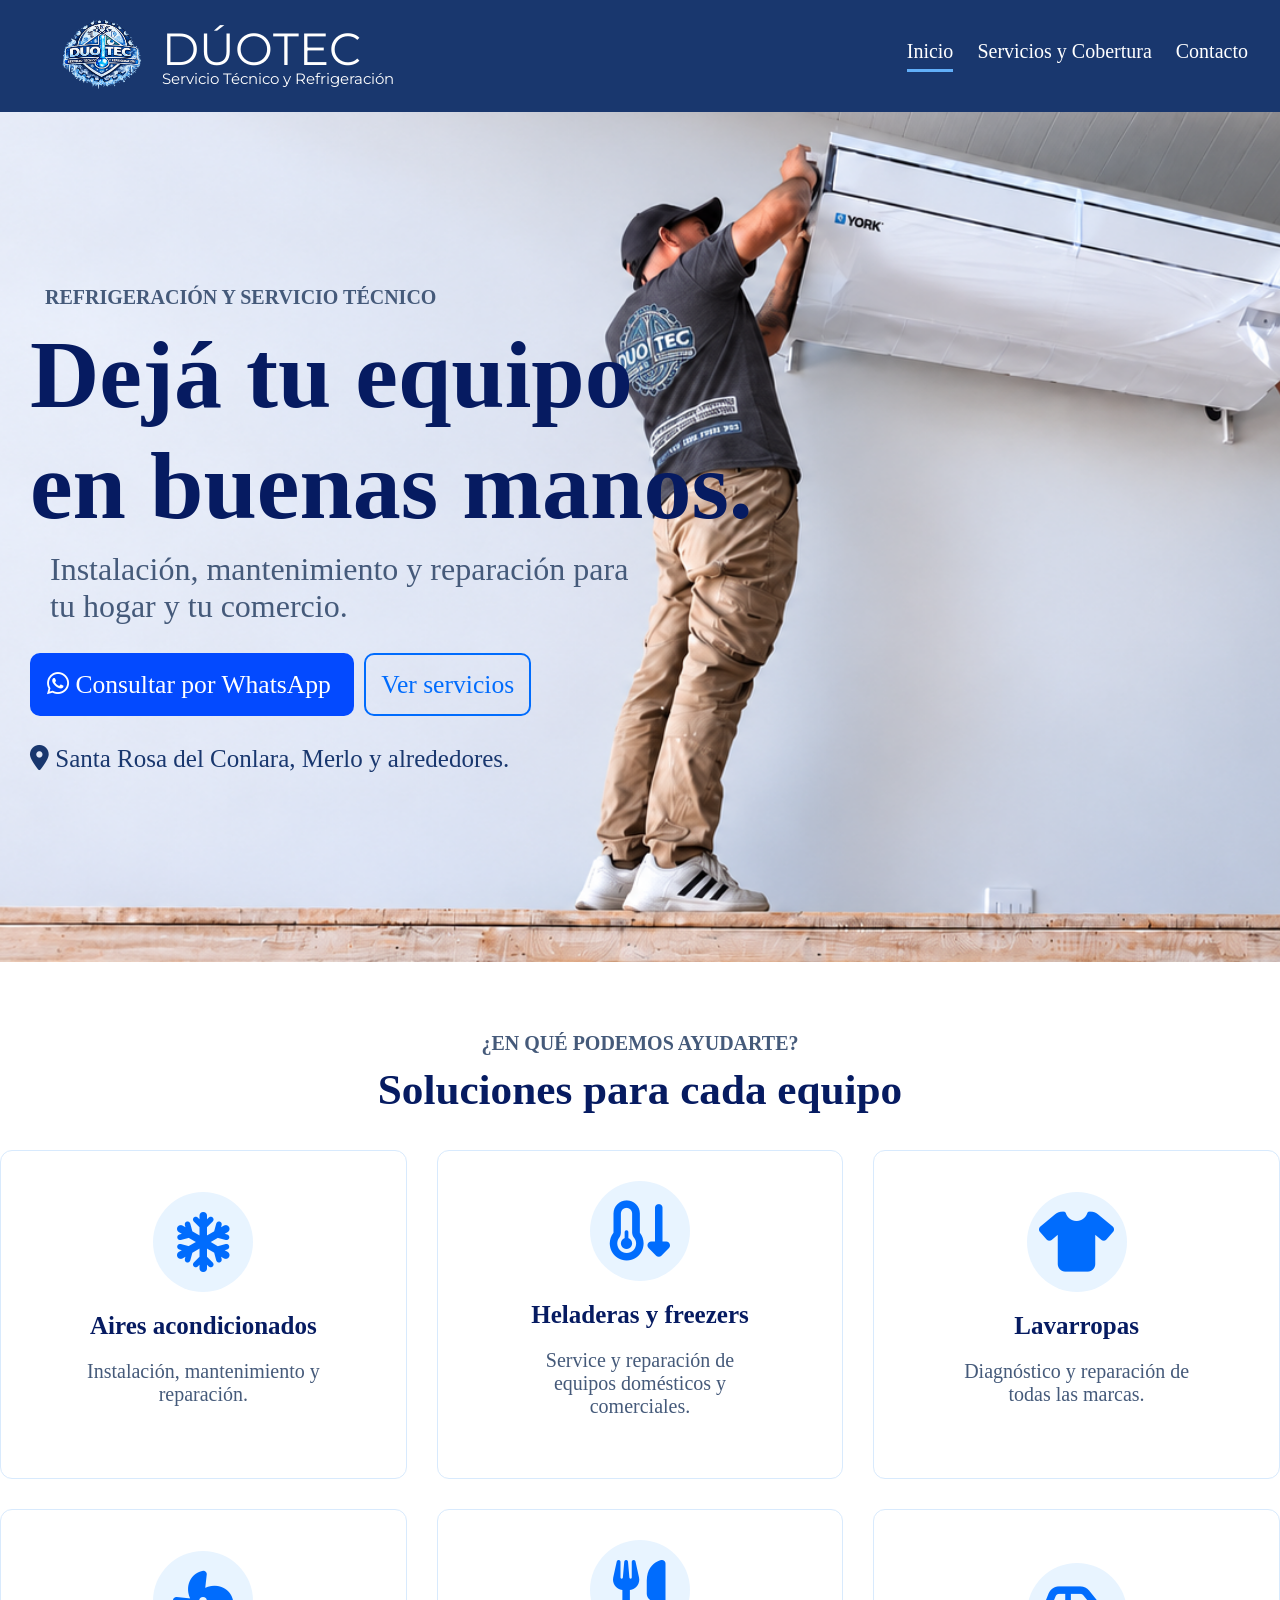
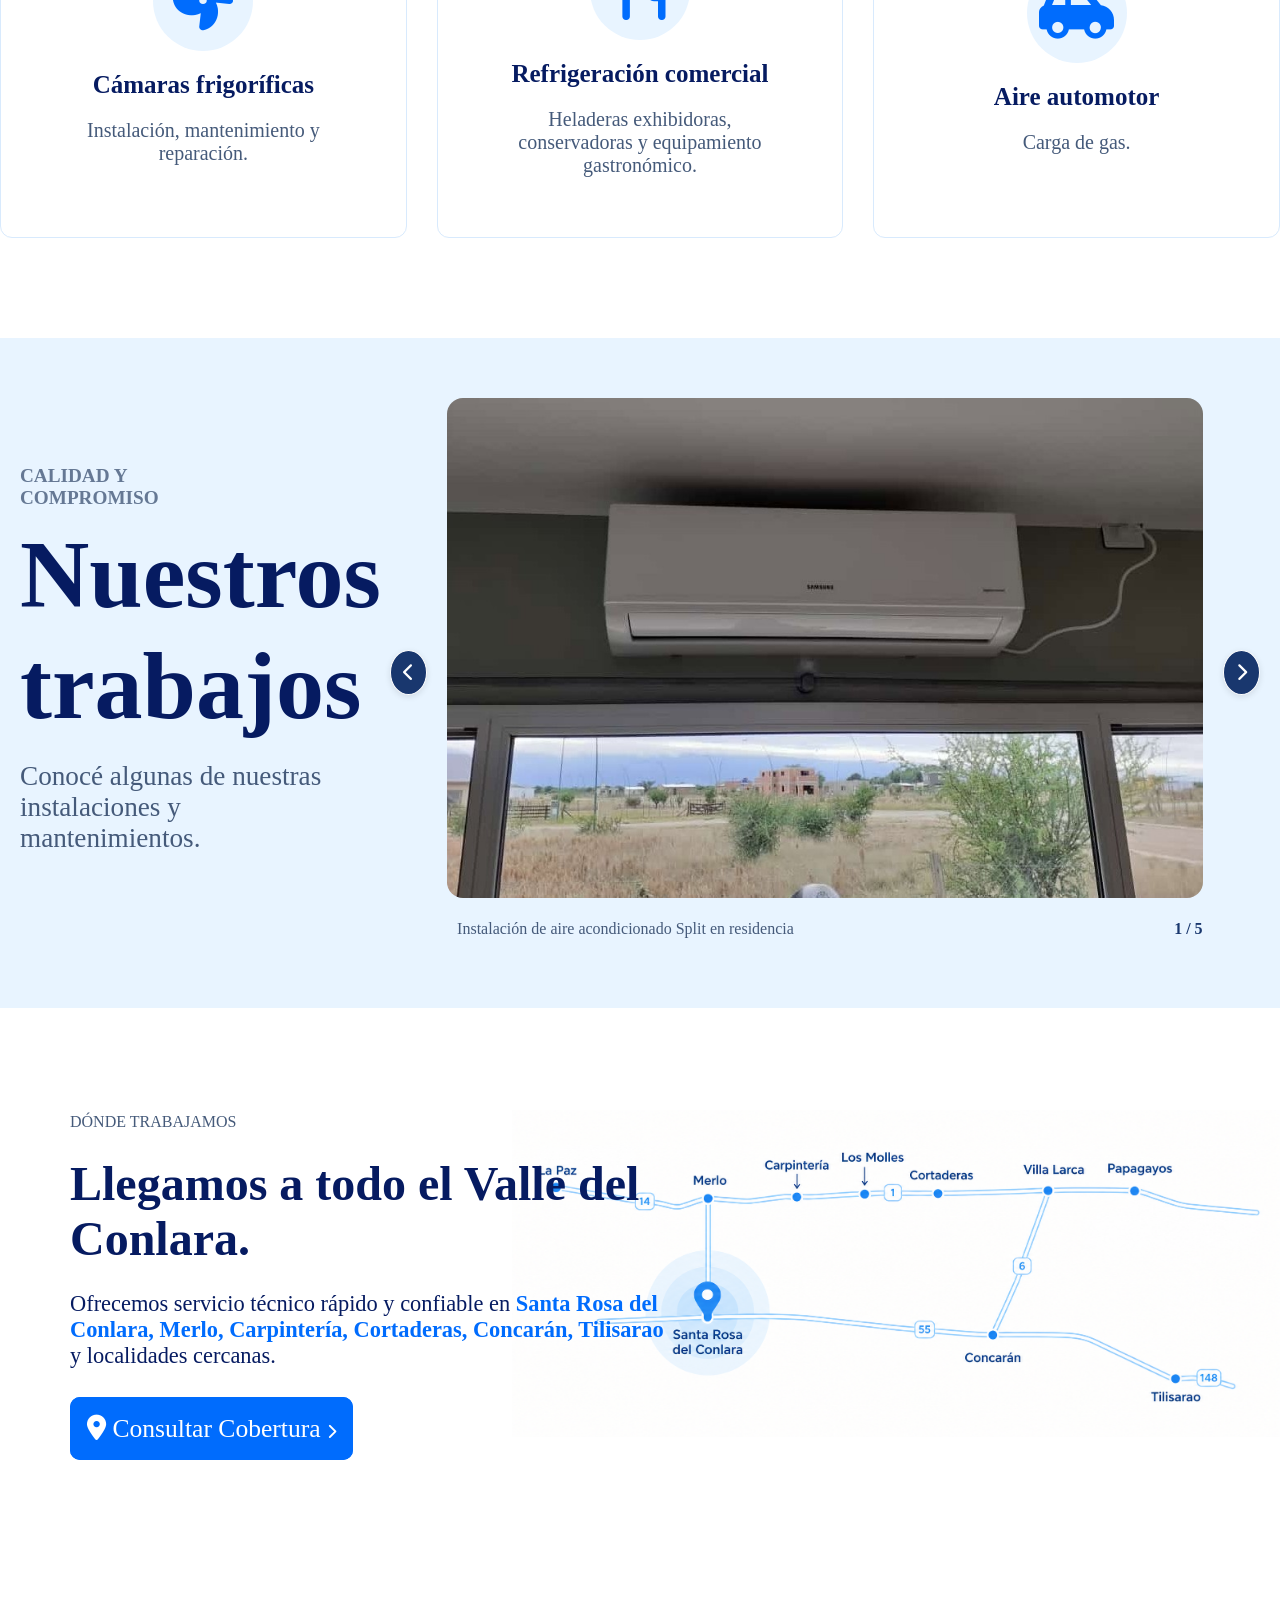
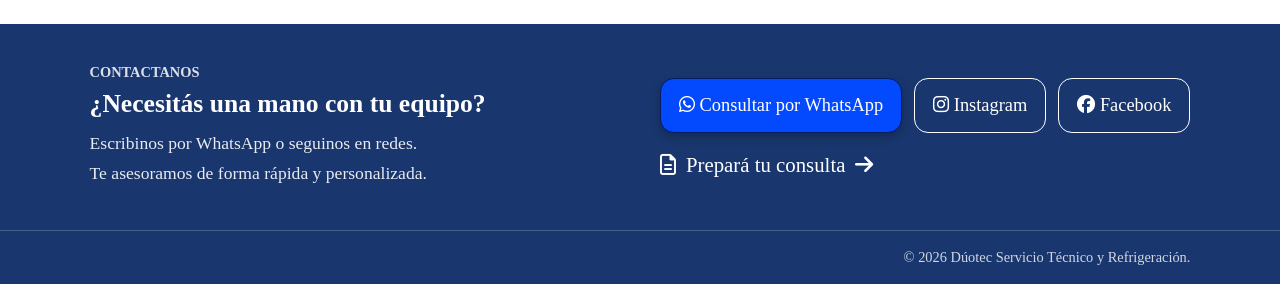
==== commit b05f1cfc: "Terminamos el css de la página de inicio y agregamos algunos elementos al html" ====
--- a/index.html
+++ b/index.html
@@ -4,25 +4,17 @@
     <meta charset="UTF-8" />
     <meta name="viewport" content="width=device-width, initial-scale=1.0" />
     <title>Dúotec | Servicio Técnico y Refrigeración.</title>
+
     <link rel="preconnect" href="https://fonts.googleapis.com" />
     <link rel="preconnect" href="https://fonts.gstatic.com" crossorigin />
-    <link rel="preconnect" href="https://fonts.googleapis.com" />
-    <link rel="preconnect" href="https://fonts.gstatic.com" crossorigin />
+
     <link
-      href="https://fonts.googleapis.com/css2?family=Merriweather:wght@400;700&display=swap"
+      href="https://fonts.googleapis.com/css2?family=Montserrat:wght@600;700&display=swap"
       rel="stylesheet"
     />
-    <link rel="preconnect" href="https://fonts.googleapis.com" />
-    <link rel="preconnect" href="https://fonts.gstatic.com" crossorigin />
-    <link
-      href="https://fonts.googleapis.com/css2?family=Alfa+Slab+One&family=Bebas+Neue&family=Cormorant+Garamond:ital,wght@0,300..700;1,300..700&family=Google+Sans:ital,opsz,wght@0,17..18,400..700;1,17..18,400..700&family=Idiqlat:wght@200;300;400&family=Lora:ital,wght@0,400..700;1,400..700&family=Matemasie&family=Noto+Serif:ital,wght@0,100..900;1,100..900&family=Roboto+Slab:wght@100..900&display=swap"
-      rel="stylesheet"
-    />
-    <link
-      href="https://fonts.googleapis.com/css2?family=Inter:wght@400;500;600&family=Montserrat:wght@600;700&display=swap"
-      rel="stylesheet"
-    />
+
     <link rel="stylesheet" href="estilos.css" />
+
     <link
       rel="stylesheet"
       href="https://cdnjs.cloudflare.com/ajax/libs/font-awesome/6.7.2/css/all.min.css"
@@ -64,6 +56,7 @@
               href="https://wa.me/5492664207109"
               id="consultarWhatsapp"
               target="_blank"
+              class="btnWhats"
             >
               <i class="fa-brands fa-whatsapp" aria-hidden="true"></i>
               Consultar por WhatsApp
@@ -86,34 +79,40 @@
 
         <div class="contenedorSoluciones">
           <div class="tarjetaServicio">
-            <i class="fa-solid fa-snowflake"></i>
+            <div class="icono"><i class="fa-solid fa-snowflake"></i></div>
             <h3>Aires acondicionados</h3>
             <p>Instalación, mantenimiento y reparación.</p>
           </div>
           <div class="tarjetaServicio">
-            <i class="fa-solid fa-temperature-arrow-down"></i>
+            <div class="icono">
+              <i class="fa-solid fa-temperature-arrow-down"></i>
+            </div>
             <h3>Heladeras y freezers</h3>
             <p>Service y reparación de equipos domésticos y comerciales.</p>
           </div>
           <div class="tarjetaServicio">
-            <i class="fa-solid fa-shirt"></i>
+            <div class="icono"><i class="fa-solid fa-shirt"></i></div>
+
             <h3>Lavarropas</h3>
             <p>Diagnóstico y reparación de todas las marcas.</p>
           </div>
           <div class="tarjetaServicio">
-            <i class="fa-solid fa-fan"></i>
+            <div class="icono"><i class="fa-solid fa-fan"></i></div>
+
             <h3>Cámaras frigoríficas</h3>
-            <p>Instalación, mantenimiento y reparación</p>
-          </div>
-          <div class="tarjetaServicio">
-            <i class="fa-solid fa-utensils"></i>
+            <p>Instalación, mantenimiento y reparación.</p>
+          </div>
+          <div class="tarjetaServicio">
+            <div class="icono"><i class="fa-solid fa-utensils"></i></div>
+
             <h3>Refrigeración comercial</h3>
             <p>
               Heladeras exhibidoras, conservadoras y equipamiento gastronómico.
             </p>
           </div>
           <div class="tarjetaServicio">
-            <i class="fa-solid fa-car-side"></i>
+            <div class="icono"><i class="fa-solid fa-car-side"></i></div>
+
             <h3>Aire automotor</h3>
             <p>Carga de gas.</p>
           </div>
@@ -123,19 +122,31 @@
       <section class="trabajos">
         <div class="contenedorSeccion3">
           <div class="textosSeccion3">
-            <p>ASÍ TRABAJAMOS</p>
+            <p class="p1s3">CALIDAD Y COMPROMISO</p>
             <h2>Nuestros trabajos</h2>
-            <p>Conocé algunas de nuestras instalaciones y mantenimientos</p>
+            <p>Conocé algunas de nuestras instalaciones y mantenimientos.</p>
           </div>
 
           <div class="carrusel">
-            <button type="button" id="anterior">Anterior</button>
-            <img
-              id="imagenCarrusel"
-              src="imagenes/instalacionInterior6.jpg"
-              alt="Aire acondicionado Samsung instalado sobre un ventanal."
-            />
-            <button type="button" id="siguiente">Siguiente</button>
+            <button type="button" id="anterior">
+              <i class="fa-solid fa-chevron-left"></i>
+            </button>
+            <div class="visorCarrusel">
+              <img
+                id="imagenCarrusel"
+                src="imagenes/instalacionInterior6.jpg"
+                alt="Aire acondicionado Samsung instalado sobre un ventanal."
+              />
+              <div class="infoCarrusel">
+                <p id="descripcionCarrusel">
+                  Instalación de aire acondicionado Split en residencia
+                </p>
+                <span id="contadorCarrusel">1 / 5</span>
+              </div>
+            </div>
+            <button type="button" id="siguiente">
+              <i class="fa-solid fa-chevron-right"></i>
+            </button>
           </div>
         </div>
       </section>
@@ -143,54 +154,75 @@
       <section class="cobertura">
         <div class="contenedorSeccion4">
           <div class="textosSeccion4">
-            <p>NUESTRA COBERTURA</p>
-            <h2>Trabajamos en toda la zona</h2>
-            <p>
-              Santa Rosa del Conlara • Merlo • Carpintería • Cortaderas •
-              Concarán •Tilisarao
+            <span class="etiquetaCobertura">DÓNDE TRABAJAMOS</span>
+            <h2>Llegamos a todo el Valle del Conlara.</h2>
+            <p class="descripcionCobertura">
+              Ofrecemos servicio técnico rápido y confiable en
+              <strong
+                >Santa Rosa del Conlara, Merlo, Carpintería, Cortaderas,
+                Concarán, Tilisarao</strong
+              >
+              y localidades cercanas.
             </p>
-            <p>Consultanos por localidades cercanas.</p>
-            <a href="servicios.html" class="btnVerCobertura"
-              >Ver cobertura >
-            </a>
-          </div>
-
-          <img
-            class="imgCoberturas"
-            src="imagenes/coberturaDeLocalidades.png"
-            alt="Localidades cubiertas."
-          />
+            <div class="bloqueBoton">
+              <a href="servicios.html" class="btnVerCobertura">
+                <i class="fa-solid fa-location-dot" id="ubiCober"></i> Consultar
+                Cobertura
+                <i class="fa-solid fa-chevron-right" id="flechaCober"></i>
+              </a>
+            </div>
+          </div>
         </div>
       </section>
     </main>
     <footer>
       <div class="contenedorFooter">
         <div class="textosFooter">
-          <p>CONTACTANOS</p>
-          <h2>¿Necesitás una mano con tu equipo?</h2>
-          <p>Escribinos por WhatsApp o seguinos en redes.</p>
-          <p>Te asesoramos de forma rápida y personalizada.</p>
+          <p id="contactanos">CONTACTANOS</p>
+          <h2 class="txtPadre">¿Necesitás una mano con tu equipo?</h2>
+          <p class="txt">Escribinos por WhatsApp o seguinos en redes.</p>
+          <p class="txt">Te asesoramos de forma rápida y personalizada.</p>
         </div>
 
         <div class="contenedorLinks">
           <div class="contenedorBotones">
-            <a href="https://wa.me/5492664207109" target="_blank"
-              >Consultar por WhatsApp</a
-            >
+            <a
+              href="https://wa.me/5492664207109"
+              id="consultarWhatsappFooter"
+              target="_blank"
+            >
+              <i class="fa-brands fa-whatsapp" aria-hidden="true"></i>
+              Consultar por WhatsApp
+            </a>
 
             <a
               href="https://www.instagram.com/duotec_serv.tec.refrig/"
               target="_blank"
-              >Instagram</a
+              id="consultarInsta"
+              ><i class="fa-brands fa-instagram"></i> Instagram</a
             >
             <a
               href="https://www.facebook.com/profile.php?id=100093465604196"
               target="_blank"
-              >Facebook</a
-            >
-            <a href="contacto.html">Prepará tu consulta</a>
-          </div>
-        </div>
+              id="consultarFace"
+              ><i class="fa-brands fa-facebook"></i> Facebook</a
+            >
+          </div>
+
+          <a href="contacto.html" id="prepararConsulta">
+            <i class="fa-regular fa-file-lines" aria-hidden="true"></i>
+            Prepará tu consulta
+            <i
+              class="fa-solid fa-arrow-right"
+              id="flecha"
+              aria-hidden="true"
+            ></i>
+          </a>
+        </div>
+      </div>
+
+      <div class="pieFooter">
+        <p>© 2026 Dúotec Servicio Técnico y Refrigeración.</p>
       </div>
     </footer>
   </body>
--- a/estilos.css
+++ b/estilos.css
@@ -47,6 +47,9 @@
     background-color: var(--azul-oscuro);
     color: white;
     flex-wrap: wrap;
+    position: sticky;
+    top: 0;
+    z-index: 1000;
 
 }
 
@@ -59,6 +62,11 @@
 header nav a {
     color: white;
     text-decoration: none;
+    transition: transform 0.2s ease;
+}
+
+header nav a:hover {
+    transform: scale(1.05);
 }
 
 header nav a.activo {
@@ -72,7 +80,7 @@
 }
 
 .contenedorHeaderPrincipal {
-    margin-left: 60px;
+    margin-left: 30px;
     display: flex;
     align-items: center;
     gap: 20px;
@@ -80,8 +88,8 @@
 }
 
 #fotoLogo {
-    width: 90px;
-    height: 90px;
+    width: 80px;
+    height: 80px;
     object-fit: contain;
     align-self: center;
     flex-shrink: 0;
@@ -89,14 +97,14 @@
 
 .tituloDuo {
     font-family: "Montserrat", sans-serif;
-    font-size: 55px;
+    font-size: 45px;
     line-height: 1;
     margin: 0;
 }
 
 .subtitulo {
-    font-family: "Inter", sans-serif;
-    font-size: 20px;
+    font-family: "Montserrat", sans-serif;
+    font-size: 15px;
     line-height: 1;
     margin: 0;
 }
@@ -133,7 +141,7 @@
 
 p.refSer {
     margin-left: 15px;
-    font-size: 25px;
+    font-size: 20px;
     margin-bottom: 10px;
     color: var(--texto-secundario);
     font-weight: 900;
@@ -148,15 +156,15 @@
 .presentacion .infoChica {
     margin-left: 20px;
     color: var(--texto-secundario);
-    max-width: 720px;
-    font-size: clamp(1.5rem, 15vw, 2.5rem);
+    max-width: 600px;
+    font-size: clamp(1.5rem, 15vw, 2rem);
     margin-top: 10px;
 }
 
 
 .textoPresentacion p,
 .textoPresentacion h1 {
-    margin-top: 0;
+    margin-top: 10px;
     margin-bottom: 0;
 }
 
@@ -173,10 +181,12 @@
 
 }
 
-#consultarWhatsapp {
+.btnWhats {
     background-color: #034aff;
     color: white;
     margin-right: 10px;
+    border-radius: 8px;
+    font-size: 2rem;
 
 }
 
@@ -225,6 +235,7 @@
     gap: 30px;
     max-width: 1500px;
     margin: 0 auto;
+    margin-bottom: 100px;
 
 }
 
@@ -239,20 +250,374 @@
     padding: 30px;
     flex-basis: calc(33.33% - 20px);
     box-sizing: border-box;
+    padding-bottom: 40px;
+    transition: transform 0.2s ease;
 }
 
 .tarjetaServicio h3 {
     color: var(--azul-titulos);
     font-size: 25px;
+    margin-top: 20px;
+    margin-bottom: 0px;
+
 }
 
 .tarjetaServicio p {
     color: var(--texto-secundario);
     font-size: 20px;
+    text-align: center;
+    max-width: 25ch;
+    margin-bottom: 20px;
 
 }
 
 .tarjetaServicio i {
-    font-size: 70px;
+    font-size: 60px;
     color: var(--azul-botones);
+
+
+}
+
+.tarjetaServicio:hover {
+    transform: scale(1.05);
+}
+
+.icono {
+    display: flex;
+    justify-content: center;
+    align-items: center;
+    width: 100px;
+    height: 100px;
+    background-color: var(--fondo-iconos);
+    border-radius: 50%;
+}
+
+
+.trabajos {
+    background-color: var(--fondo-iconos);
+    width: 100%;
+    margin-bottom: 15px;
+}
+
+
+.contenedorSeccion3 {
+    background-color: var(--fondo-iconos);
+    display: flex;
+    justify-content: space-between;
+    align-items: center;
+    max-width: 1800px;
+    margin: 0 auto;
+    padding: 60px 20px;
+}
+
+
+.textosSeccion3 {
+    display: flex;
+    flex-direction: column;
+    justify-content: center;
+
+}
+
+
+.textosSeccion3 h2 {
+    color: var(--azul-titulos);
+    max-width: 10ch;
+    font-size: 6rem;
+    margin-top: 0px;
+    margin-bottom: 10px;
+}
+
+.textosSeccion3 .p1s3 {
+    font-size: 1.2rem;
+    margin-top: 0px;
+    margin-bottom: 10px;
+    font-weight: 600;
+    opacity: 0.8;
+
+}
+
+.textosSeccion3 p {
+
+    color: var(--texto-secundario);
+    font-size: 1.7rem;
+    max-width: 25ch;
+    margin-top: 10px;
+    opacity: 1;
+}
+
+.carrusel {
+    display: flex;
+    align-items: center;
+    gap: 20px;
+}
+
+.carrusel img {
+    width: 1000px;
+    height: 500px;
+    object-fit: cover;
+    border-radius: 16px;
+
+}
+
+.carrusel button {
+    background-color: var(--azul-oscuro);
+    border: 1px solid var(--blanco);
+    border-radius: 50%;
+    width: 45px;
+    height: 45px;
+    cursor: pointer;
+    font-size: 18px;
+    color: var(--blanco);
+    box-shadow: 0 2px 6px rgba(0, 0, 0, 0.1);
+    display: flex;
+    justify-content: center;
+    align-items: center;
+    transition: transform 0.2s ease;
+}
+
+.carrusel button:hover {
+    transform: scale(1.08);
+}
+
+.visorCarrusel {
+    display: flex;
+    flex-direction: column;
+    align-items: center;
+    gap: 12px;
+}
+
+.infoCarrusel {
+    display: flex;
+    justify-content: space-between;
+    align-items: center;
+    width: 100%;
+    color: var(--texto-secundario);
+    font-size: 1rem;
+}
+
+.infoCarrusel p {
+    margin: 10px;
+    font-size: 1rem;
+}
+
+#contadorCarrusel {
+    font-weight: 600;
+    color: var(--azul-oscuro);
+}
+
+.cobertura {
+    background-color: var(--blanco);
+    background-image: url('imagenes/localidadesInicio.png');
+    background-repeat: no-repeat;
+    background-position: center right;
+    background-size: 60%;
+    width: auto;
+
+}
+
+.contenedorSeccion4 {
+    max-width: 1200px;
+    margin-left: 50px;
+    padding: 80px 20px;
+    display: flex;
+    align-items: center;
+}
+
+.textosSeccion4 {
+    max-width: 600px;
+    display: flex;
+    flex-direction: column;
+    align-items: flex-start;
+}
+
+.etiquetaCobertura {
+    color: var(--texto-secundario);
+    font-size: 1rem;
+    max-width: 25ch;
+    margin-top: 10px;
+    opacity: 1;
+    margin-bottom: 10px;
+}
+
+.contenedorSeccion4 h2 {
+    color: var(--azul-titulos);
+    font-size: 3rem;
+    margin-top: 15px;
+    margin-bottom: 10px;
+}
+
+.descripcionCobertura {
+    color: var(--azul-titulos);
+    font-size: 1.4rem;
+    margin-top: 15px;
+    opacity: 1;
+    margin-bottom: 45px;
+}
+
+.descripcionCobertura strong {
+    color: var(--azul-botones);
+
+}
+
+.bloqueBoton a {
+    margin-top: 45px;
+    font-size: 1.6rem;
+    padding: 15px;
+    border: 2.5px solid var(--azul-botones);
+    border-radius: 10px;
+    text-decoration: none;
+}
+
+.btnVerCobertura {
+    border-color: var(--azul-oscuro);
+    color: var(--blanco);
+    background-color: var(--azul-botones);
+}
+
+.btnVerCobertura #flechaCober {
+    transition: 0.2s ease;
+}
+
+.btnVerCobertura:hover #flechaCober {
+    transform: scale(1.09) translateX(3px);
+}
+
+#flechaCober {
+    font-size: 15px;
+}
+
+.contenedorFooter {
+    margin-top: 100px;
+    background-color: var(--azul-oscuro);
+    color: var(--blanco);
+
+    display: flex;
+    justify-content: space-between;
+    align-items: center;
+    gap: 40px;
+
+    padding: 40px 7%;
+}
+
+
+.textosFooter {
+    display: flex;
+    flex-direction: column;
+    align-items: flex-start;
+    gap: 0;
+    margin-left: 0;
+    transform: none;
+    flex: 1;
+    min-width: 0;
+}
+
+.textosFooter p#contactanos {
+    margin: 0 0 8px;
+    color: var(--blanco);
+    opacity: 0.85;
+    font-size: 0.9rem;
+    font-weight: 700;
+}
+
+.txtPadre {
+    margin: 0 0 10px;
+    font-size: clamp(1.5rem, 2vw, 2.2rem);
+    line-height: 1.2;
+}
+
+.txt {
+    font-size: 1.1rem;
+    line-height: 1.5;
+    margin: 0 0 4px;
+    opacity: 0.9;
+}
+
+
+.contenedorLinks {
+    display: flex;
+    flex-direction: column;
+    justify-content: center;
+    align-items: flex-start;
+    gap: 20px;
+    flex-shrink: 0;
+}
+
+.contenedorBotones {
+    display: flex;
+    flex-wrap: wrap;
+    gap: 12px;
+}
+
+.contenedorFooter a {
+    text-decoration: none;
+
+}
+
+#consultarWhatsappFooter {
+    padding: 16px 18px;
+    font-size: 1.15rem;
+    border: 1px solid var(--azul-titulos);
+    border-radius: 15px;
+    background-color: #034aff;
+    color: white;
+    border-radius: 14px;
+    box-shadow: 0 4px 10px rgba(0, 0, 0, 0.25);
+    transition: all 0.2s ease;
+}
+
+#consultarWhatsappFooter:hover {
+    transform: translateY(-2px);
+    box-shadow: 0 6px 15px rgba(0, 0, 0, 0.4);
+    background-color: #0056cc;
+
+}
+
+#consultarInsta,
+#consultarFace {
+    padding: 16px 18px;
+    font-size: 1.15rem;
+    color: var(--blanco);
+    border: 1px solid var(--blanco);
+    border-radius: 14px;
+    transition: all 0.2s ease;
+
+}
+
+#consultarInsta:hover,
+#consultarFace:hover {
+    transform: translateY(-2px);
+    background-color: rgba(255, 255, 255, 0.1);
+    border-color: var(--celeste);
+}
+
+
+#prepararConsulta {
+    display: inline-flex;
+    align-items: center;
+    gap: 10px;
+    color: var(--blanco);
+    font-size: 1.3rem;
+    text-decoration: none;
+}
+
+#flecha {
+    transition: transform 0.2s ease;
+}
+
+#prepararConsulta:hover #flecha {
+    transform: scale(1.2) translateX(5px);
+}
+
+.pieFooter {
+    background-color: var(--azul-oscuro);
+    color: var(--blanco);
+    border-top: 1px solid rgba(255, 255, 255, 0.2);
+    padding: 18px 7%;
+    text-align: right;
+}
+
+.pieFooter p {
+    margin: 0;
+    font-size: 0.9rem;
+    opacity: 0.8;
 }
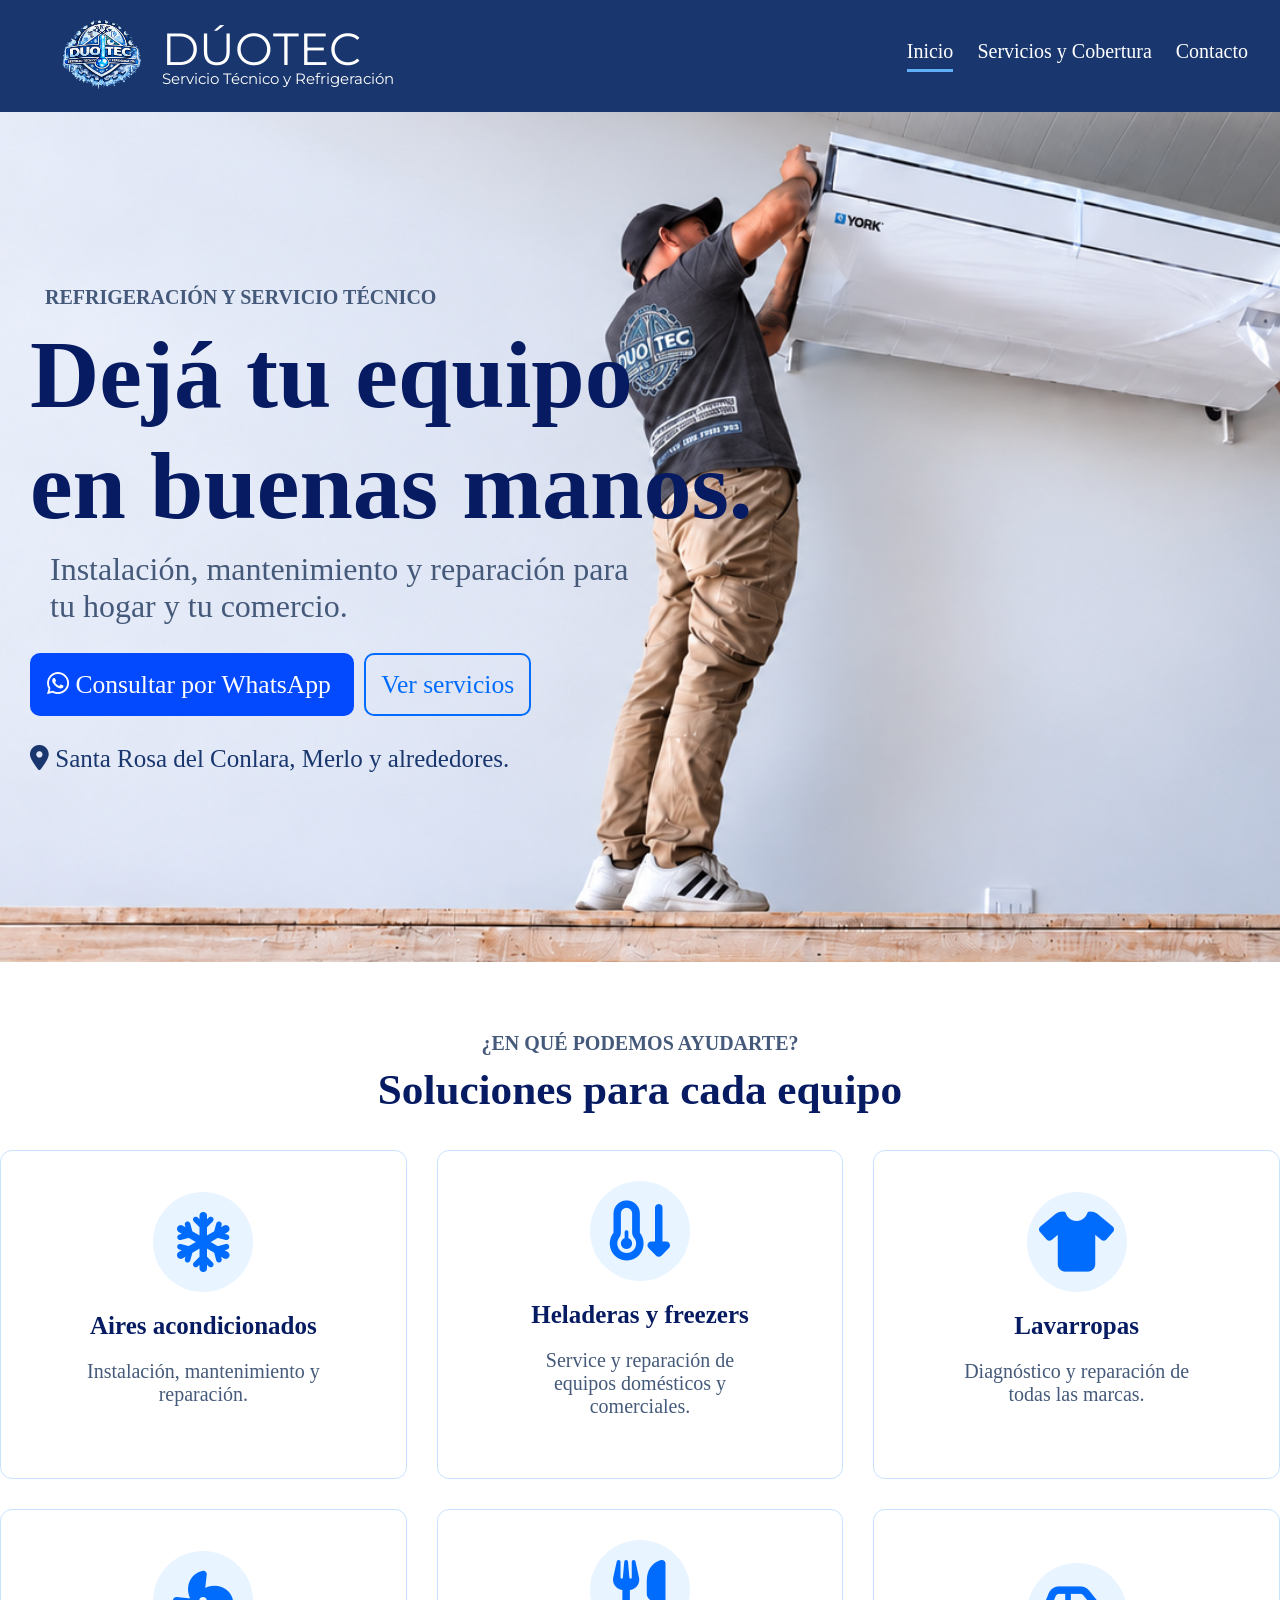
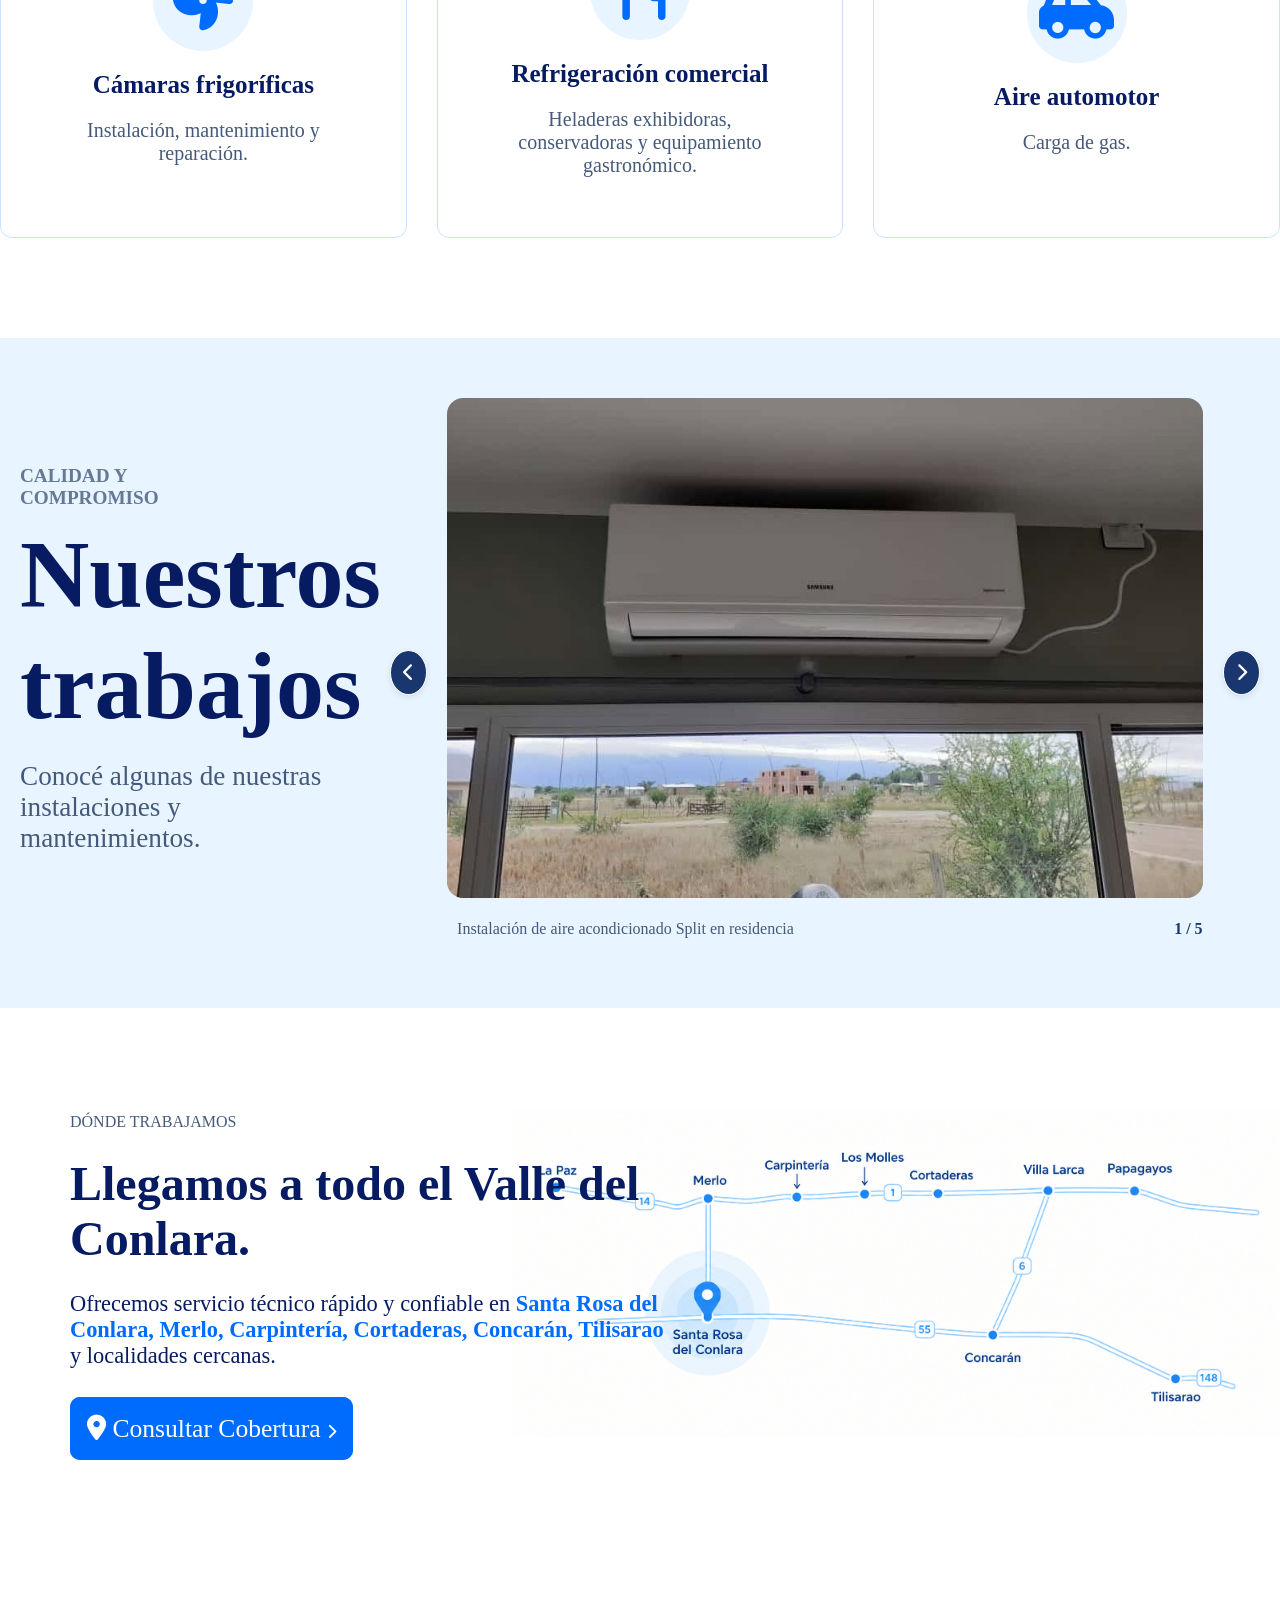
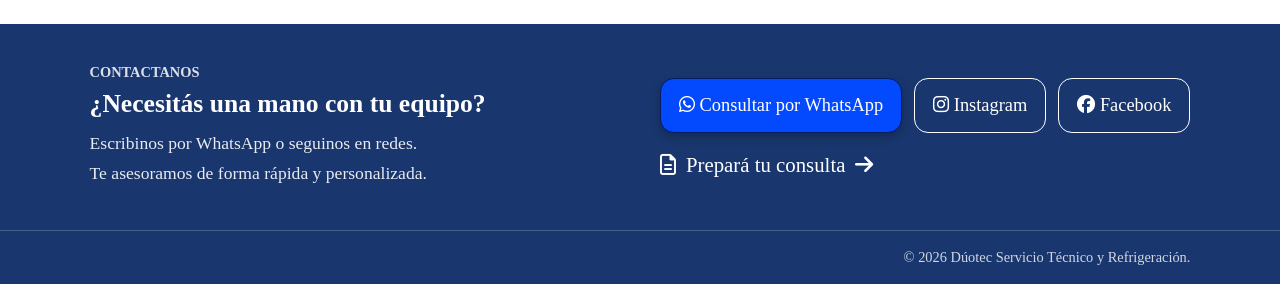
==== commit bf2a9814: "Empezamos la página servicios.html y reutilizamos estructura de header-footer en la página contacto " ====
--- a/index.html
+++ b/index.html
@@ -3,7 +3,7 @@
   <head>
     <meta charset="UTF-8" />
     <meta name="viewport" content="width=device-width, initial-scale=1.0" />
-    <title>Dúotec | Servicio Técnico y Refrigeración.</title>
+    <title>Dúotec | Servicio Técnico y Refrigeración</title>
 
     <link rel="preconnect" href="https://fonts.googleapis.com" />
     <link rel="preconnect" href="https://fonts.gstatic.com" crossorigin />
@@ -30,6 +30,7 @@
           <p class="subtitulo">Servicio Técnico y Refrigeración</p>
         </div>
       </div>
+
       <nav class="links">
         <a href="index.html" class="activo" aria-current="page">Inicio</a>
         <a href="servicios.html">Servicios y Cobertura</a>
@@ -51,11 +52,13 @@
               comercio.
             </p>
           </div>
+
           <div class="botonesConsultas">
             <a
               href="https://wa.me/5492664207109"
               id="consultarWhatsapp"
               target="_blank"
+              rel="noopener noreferrer"
               class="btnWhats"
             >
               <i class="fa-brands fa-whatsapp" aria-hidden="true"></i>
@@ -64,8 +67,9 @@
 
             <a href="servicios.html" id="verServicios">Ver servicios</a>
           </div>
+
           <p class="ubik">
-            <i class="fa-solid fa-location-dot"></i>
+            <i class="fa-solid fa-location-dot" aria-hidden="true"></i>
             Santa Rosa del Conlara, Merlo y alrededores.
           </p>
         </div>
@@ -79,40 +83,54 @@
 
         <div class="contenedorSoluciones">
           <div class="tarjetaServicio">
-            <div class="icono"><i class="fa-solid fa-snowflake"></i></div>
+            <div class="icono">
+              <i class="fa-solid fa-snowflake" aria-hidden="true"></i>
+            </div>
             <h3>Aires acondicionados</h3>
             <p>Instalación, mantenimiento y reparación.</p>
           </div>
-          <div class="tarjetaServicio">
-            <div class="icono">
-              <i class="fa-solid fa-temperature-arrow-down"></i>
+
+          <div class="tarjetaServicio">
+            <div class="icono">
+              <i
+                class="fa-solid fa-temperature-arrow-down"
+                aria-hidden="true"
+              ></i>
             </div>
             <h3>Heladeras y freezers</h3>
             <p>Service y reparación de equipos domésticos y comerciales.</p>
           </div>
-          <div class="tarjetaServicio">
-            <div class="icono"><i class="fa-solid fa-shirt"></i></div>
-
+
+          <div class="tarjetaServicio">
+            <div class="icono">
+              <i class="fa-solid fa-shirt" aria-hidden="true"></i>
+            </div>
             <h3>Lavarropas</h3>
             <p>Diagnóstico y reparación de todas las marcas.</p>
           </div>
-          <div class="tarjetaServicio">
-            <div class="icono"><i class="fa-solid fa-fan"></i></div>
-
+
+          <div class="tarjetaServicio">
+            <div class="icono">
+              <i class="fa-solid fa-fan" aria-hidden="true"></i>
+            </div>
             <h3>Cámaras frigoríficas</h3>
             <p>Instalación, mantenimiento y reparación.</p>
           </div>
-          <div class="tarjetaServicio">
-            <div class="icono"><i class="fa-solid fa-utensils"></i></div>
-
+
+          <div class="tarjetaServicio">
+            <div class="icono">
+              <i class="fa-solid fa-utensils" aria-hidden="true"></i>
+            </div>
             <h3>Refrigeración comercial</h3>
             <p>
               Heladeras exhibidoras, conservadoras y equipamiento gastronómico.
             </p>
           </div>
-          <div class="tarjetaServicio">
-            <div class="icono"><i class="fa-solid fa-car-side"></i></div>
-
+
+          <div class="tarjetaServicio">
+            <div class="icono">
+              <i class="fa-solid fa-car-side" aria-hidden="true"></i>
+            </div>
             <h3>Aire automotor</h3>
             <p>Carga de gas.</p>
           </div>
@@ -129,8 +147,9 @@
 
           <div class="carrusel">
             <button type="button" id="anterior">
-              <i class="fa-solid fa-chevron-left"></i>
+              <i class="fa-solid fa-chevron-left" aria-hidden="true"></i>
             </button>
+
             <div class="visorCarrusel">
               <img
                 id="imagenCarrusel"
@@ -144,8 +163,9 @@
                 <span id="contadorCarrusel">1 / 5</span>
               </div>
             </div>
+
             <button type="button" id="siguiente">
-              <i class="fa-solid fa-chevron-right"></i>
+              <i class="fa-solid fa-chevron-right" aria-hidden="true"></i>
             </button>
           </div>
         </div>
@@ -158,23 +178,33 @@
             <h2>Llegamos a todo el Valle del Conlara.</h2>
             <p class="descripcionCobertura">
               Ofrecemos servicio técnico rápido y confiable en
-              <strong
-                >Santa Rosa del Conlara, Merlo, Carpintería, Cortaderas,
-                Concarán, Tilisarao</strong
-              >
+              <strong>
+                Santa Rosa del Conlara, Merlo, Carpintería, Cortaderas,
+                Concarán, Tilisarao
+              </strong>
               y localidades cercanas.
             </p>
+
             <div class="bloqueBoton">
               <a href="servicios.html" class="btnVerCobertura">
-                <i class="fa-solid fa-location-dot" id="ubiCober"></i> Consultar
-                Cobertura
-                <i class="fa-solid fa-chevron-right" id="flechaCober"></i>
+                <i
+                  class="fa-solid fa-location-dot"
+                  id="ubiCober"
+                  aria-hidden="true"
+                ></i>
+                Consultar Cobertura
+                <i
+                  class="fa-solid fa-chevron-right"
+                  id="flechaCober"
+                  aria-hidden="true"
+                ></i>
               </a>
             </div>
           </div>
         </div>
       </section>
     </main>
+
     <footer>
       <div class="contenedorFooter">
         <div class="textosFooter">
@@ -190,6 +220,7 @@
               href="https://wa.me/5492664207109"
               id="consultarWhatsappFooter"
               target="_blank"
+              rel="noopener noreferrer"
             >
               <i class="fa-brands fa-whatsapp" aria-hidden="true"></i>
               Consultar por WhatsApp
@@ -198,15 +229,22 @@
             <a
               href="https://www.instagram.com/duotec_serv.tec.refrig/"
               target="_blank"
+              rel="noopener noreferrer"
               id="consultarInsta"
-              ><i class="fa-brands fa-instagram"></i> Instagram</a
-            >
+            >
+              <i class="fa-brands fa-instagram" aria-hidden="true"></i>
+              Instagram
+            </a>
+
             <a
               href="https://www.facebook.com/profile.php?id=100093465604196"
               target="_blank"
+              rel="noopener noreferrer"
               id="consultarFace"
-              ><i class="fa-brands fa-facebook"></i> Facebook</a
-            >
+            >
+              <i class="fa-brands fa-facebook" aria-hidden="true"></i>
+              Facebook
+            </a>
           </div>
 
           <a href="contacto.html" id="prepararConsulta">
--- a/estilos.css
+++ b/estilos.css
@@ -6,6 +6,9 @@
     --azul-titulos: #061B61;
     /*Titulos principales*/
 
+    --azul-subtitulos: #2687d1;
+    /* Subtítulos */
+
     --azul-botones: #006CFD;
     /*Botones principales*/
 
@@ -21,7 +24,7 @@
     --fondo-iconos: #E8F4FF;
     /*Fondos de íconos*/
 
-    --bordes: #D8EAFD;
+    --bordes: #c9e3ff;
     /*Bordes de tarjetas*/
 
     --blanco: #FFFFFF;
@@ -31,7 +34,14 @@
 
 body {
     margin: 0;
+    min-height: 100vh;
+    display: flex;
+    flex-direction: column;
     font-family: Georgia, 'Times New Roman', Times, serif;
+}
+
+main {
+    flex: 1;
 }
 
 img {
@@ -620,4 +630,88 @@
     margin: 0;
     font-size: 0.9rem;
     opacity: 0.8;
+}
+
+/* ========================================= */
+/*         SERVICIOS Y COBERTURA       */
+/* ========================================= */
+.hero-servicios {
+    display: flex;
+    justify-content: space-between;
+    align-items: center;
+    background-color: var(--fondo-celeste);
+    padding: 60px 5%;
+    gap: 40px;
+}
+
+.img-lateral {
+    width: 500px;
+    height: 500px;
+    object-fit: cover;
+    border: 12px;
+    box-shadow: 0 4px 15px rgba(6, 27, 97, 0.1);
+    transition: transform 0.3s ease;
+    border-radius: 12px;
+}
+
+.img-lateral:hover {
+    transform: scale(1.03);
+}
+
+.contenido-central {
+    display: flex;
+    flex-direction: column;
+    align-items: center;
+    text-align: center;
+    flex: 1;
+
+}
+
+.textos h1 {
+    color: var(--azul-titulos);
+    font-size: 3.5rem;
+    line-height: 1.2;
+    margin-bottom: 0px;
+    text-align: start;
+
+}
+
+#azulcito {
+    margin-top: 0px;
+    margin-bottom: 50px;
+    color: var(--azul-subtitulos);
+}
+
+.textos p {
+    color: var(--texto-secundario);
+    font-size: 1.5rem;
+    max-width: 600px;
+    margin: 0 auto 30px auto;
+    text-align: start;
+}
+
+.iconos-beneficios {
+    display: flex;
+    justify-content: center;
+    gap: 30px;
+}
+
+.item-beneficio {
+    display: flex;
+    align-items: center;
+    gap: 18px;
+    color: var(--texto-secundario);
+    font-size: 20px;
+}
+
+.item-beneficio i {
+    color: var(--azul-botones);
+    font-size: 24px;
+    flex-shrink: 0;
+}
+
+.item-beneficio span {
+    text-align: left;
+    display: block;
+    line-height: 1.3;
 }
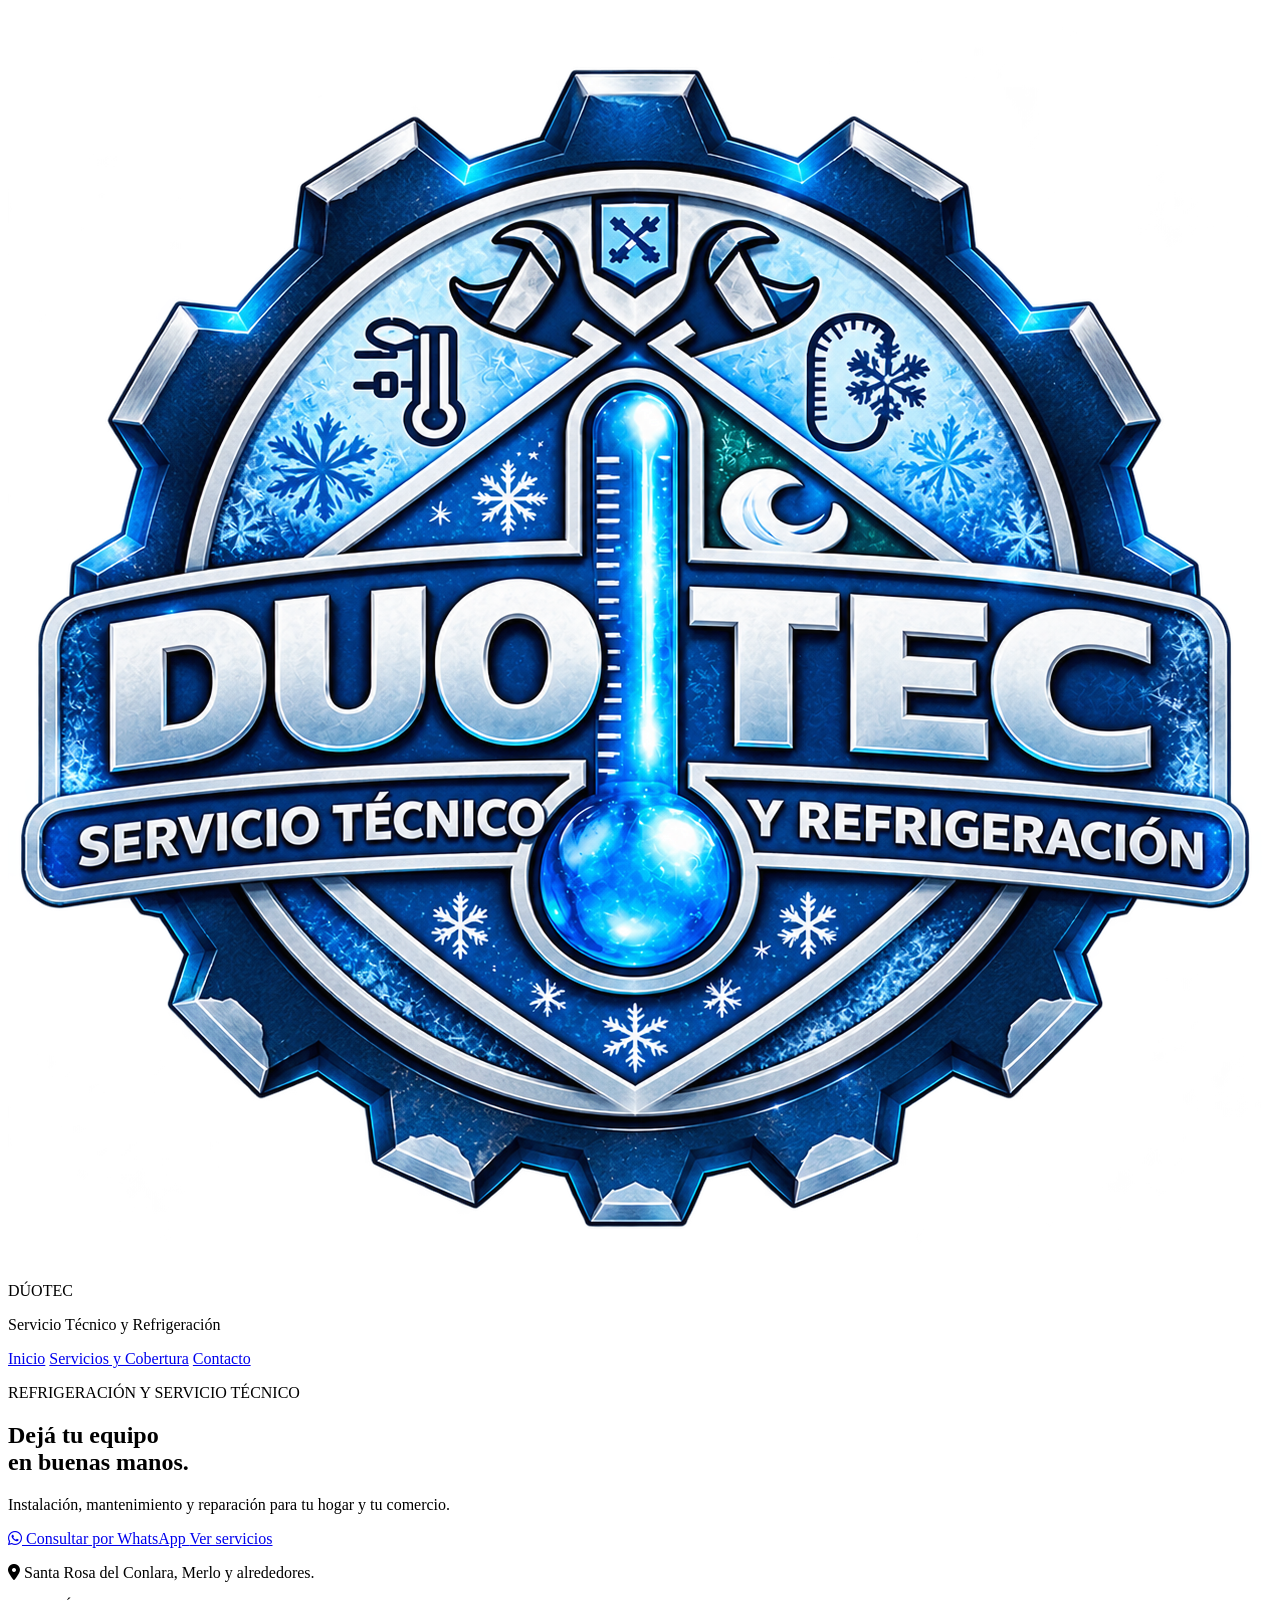
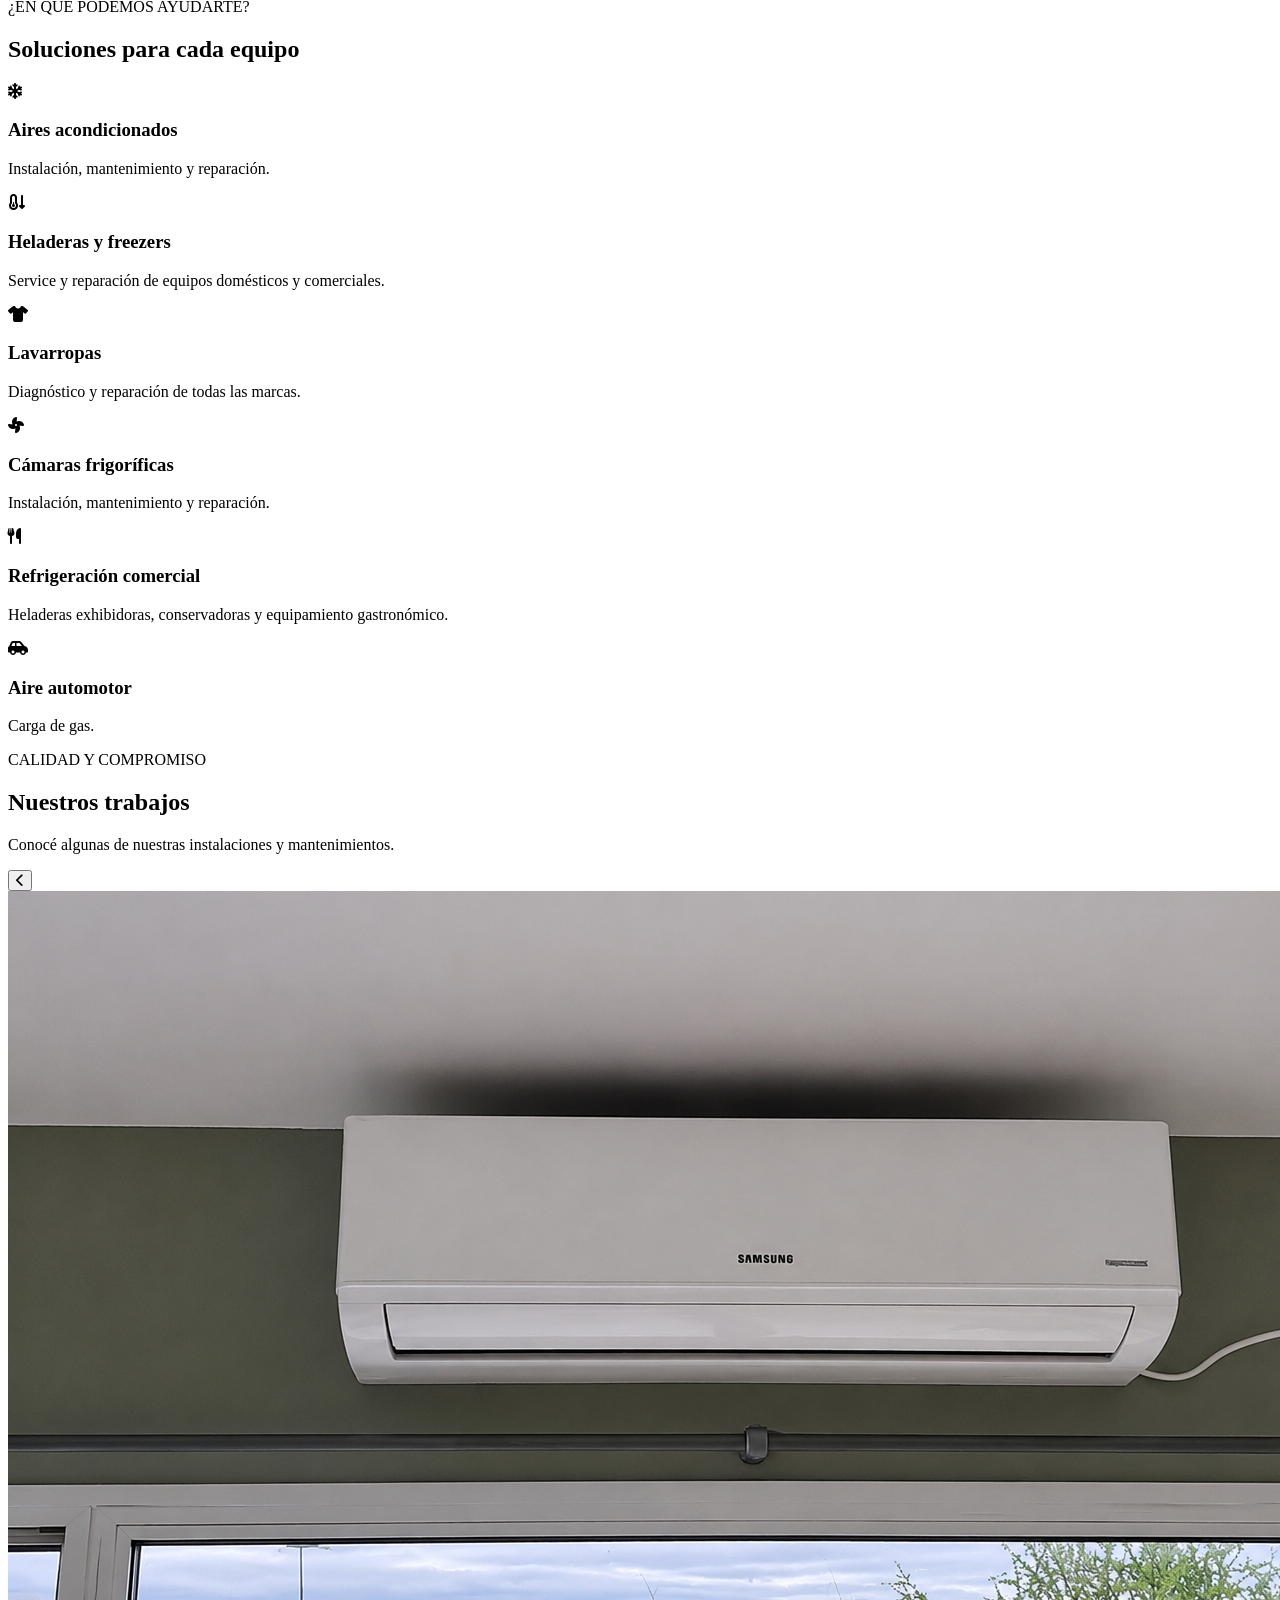
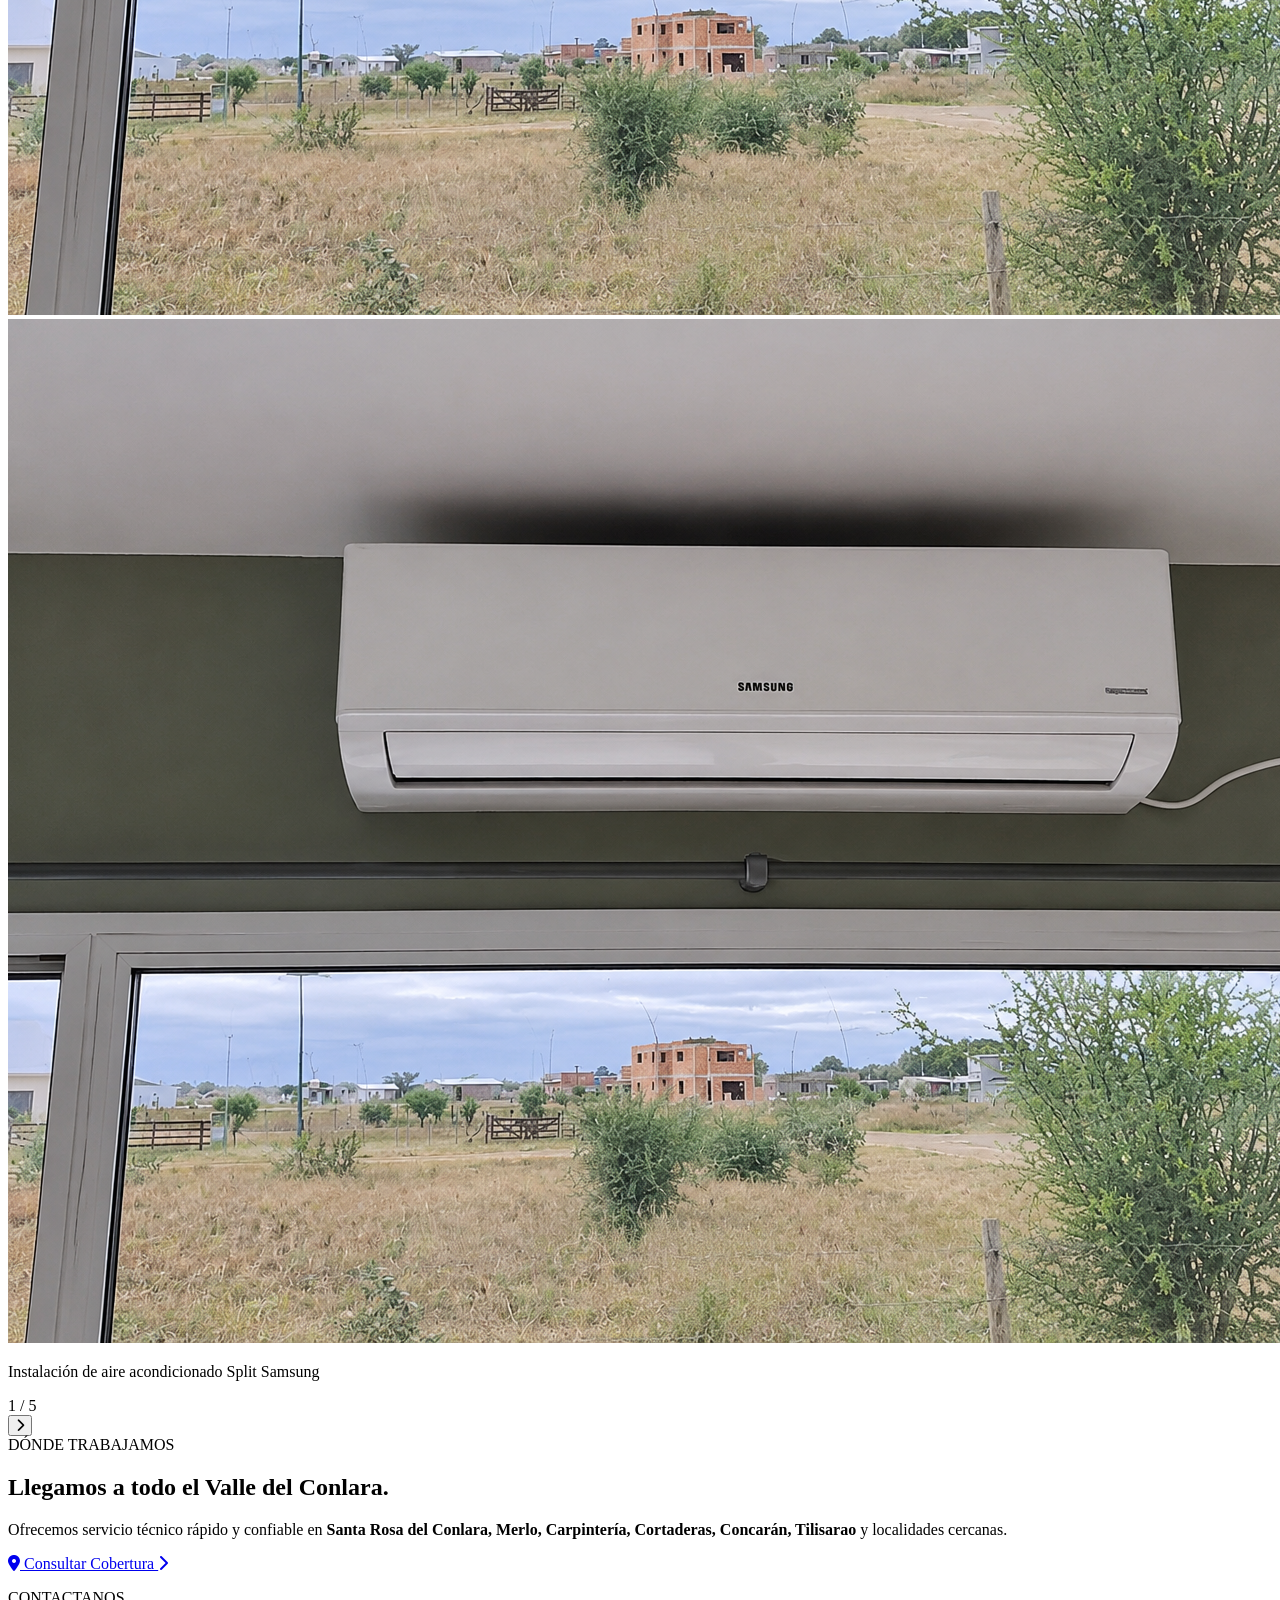
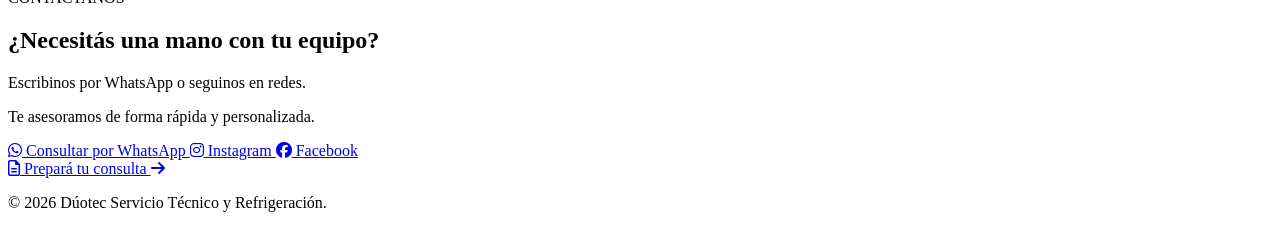
==== commit 2df248fd: "pagina index en el root del proyecto para que el pages la encuentre (pagina que redirige al html de " ====
--- a/index.html
+++ b/index.html
@@ -2,266 +2,11 @@
 <html lang="es">
   <head>
     <meta charset="UTF-8" />
-    <meta name="viewport" content="width=device-width, initial-scale=1.0" />
-    <title>Dúotec | Servicio Técnico y Refrigeración</title>
-
-    <link rel="preconnect" href="https://fonts.googleapis.com" />
-    <link rel="preconnect" href="https://fonts.gstatic.com" crossorigin />
-
-    <link
-      href="https://fonts.googleapis.com/css2?family=Montserrat:wght@600;700&display=swap"
-      rel="stylesheet"
-    />
-
-    <link rel="stylesheet" href="estilos.css" />
-
-    <link
-      rel="stylesheet"
-      href="https://cdnjs.cloudflare.com/ajax/libs/font-awesome/6.7.2/css/all.min.css"
-    />
+    <meta http-equiv="refresh" content="0; url=html/index.html" />
+    <script>
+      window.location.replace("html/index.html");
+    </script>
+    <title>Dúotec</title>
   </head>
-
-  <body>
-    <header>
-      <div class="contenedorHeaderPrincipal">
-        <img src="imagenes/logoDuoTec.png" alt="Logo Dúo Tec" id="fotoLogo" />
-        <div class="contenedorTitulo">
-          <p class="tituloDuo">DÚOTEC</p>
-          <p class="subtitulo">Servicio Técnico y Refrigeración</p>
-        </div>
-      </div>
-
-      <nav class="links">
-        <a href="index.html" class="activo" aria-current="page">Inicio</a>
-        <a href="servicios.html">Servicios y Cobertura</a>
-        <a href="contacto.html">Contacto</a>
-      </nav>
-    </header>
-
-    <main>
-      <section class="presentacion">
-        <div class="contenedor">
-          <div class="textoPresentacion">
-            <p class="refSer">REFRIGERACIÓN Y SERVICIO TÉCNICO</p>
-            <h1>
-              Dejá tu equipo <br />
-              en buenas manos.
-            </h1>
-            <p class="infoChica">
-              Instalación, mantenimiento y reparación para tu hogar y tu
-              comercio.
-            </p>
-          </div>
-
-          <div class="botonesConsultas">
-            <a
-              href="https://wa.me/5492664207109"
-              id="consultarWhatsapp"
-              target="_blank"
-              rel="noopener noreferrer"
-              class="btnWhats"
-            >
-              <i class="fa-brands fa-whatsapp" aria-hidden="true"></i>
-              Consultar por WhatsApp
-            </a>
-
-            <a href="servicios.html" id="verServicios">Ver servicios</a>
-          </div>
-
-          <p class="ubik">
-            <i class="fa-solid fa-location-dot" aria-hidden="true"></i>
-            Santa Rosa del Conlara, Merlo y alrededores.
-          </p>
-        </div>
-      </section>
-
-      <section class="servicios">
-        <div class="textosSeccion2">
-          <p class="infoChica">¿EN QUÉ PODEMOS AYUDARTE?</p>
-          <h2 class="textoPrincipal">Soluciones para cada equipo</h2>
-        </div>
-
-        <div class="contenedorSoluciones">
-          <div class="tarjetaServicio">
-            <div class="icono">
-              <i class="fa-solid fa-snowflake" aria-hidden="true"></i>
-            </div>
-            <h3>Aires acondicionados</h3>
-            <p>Instalación, mantenimiento y reparación.</p>
-          </div>
-
-          <div class="tarjetaServicio">
-            <div class="icono">
-              <i
-                class="fa-solid fa-temperature-arrow-down"
-                aria-hidden="true"
-              ></i>
-            </div>
-            <h3>Heladeras y freezers</h3>
-            <p>Service y reparación de equipos domésticos y comerciales.</p>
-          </div>
-
-          <div class="tarjetaServicio">
-            <div class="icono">
-              <i class="fa-solid fa-shirt" aria-hidden="true"></i>
-            </div>
-            <h3>Lavarropas</h3>
-            <p>Diagnóstico y reparación de todas las marcas.</p>
-          </div>
-
-          <div class="tarjetaServicio">
-            <div class="icono">
-              <i class="fa-solid fa-fan" aria-hidden="true"></i>
-            </div>
-            <h3>Cámaras frigoríficas</h3>
-            <p>Instalación, mantenimiento y reparación.</p>
-          </div>
-
-          <div class="tarjetaServicio">
-            <div class="icono">
-              <i class="fa-solid fa-utensils" aria-hidden="true"></i>
-            </div>
-            <h3>Refrigeración comercial</h3>
-            <p>
-              Heladeras exhibidoras, conservadoras y equipamiento gastronómico.
-            </p>
-          </div>
-
-          <div class="tarjetaServicio">
-            <div class="icono">
-              <i class="fa-solid fa-car-side" aria-hidden="true"></i>
-            </div>
-            <h3>Aire automotor</h3>
-            <p>Carga de gas.</p>
-          </div>
-        </div>
-      </section>
-
-      <section class="trabajos">
-        <div class="contenedorSeccion3">
-          <div class="textosSeccion3">
-            <p class="p1s3">CALIDAD Y COMPROMISO</p>
-            <h2>Nuestros trabajos</h2>
-            <p>Conocé algunas de nuestras instalaciones y mantenimientos.</p>
-          </div>
-
-          <div class="carrusel">
-            <button type="button" id="anterior">
-              <i class="fa-solid fa-chevron-left" aria-hidden="true"></i>
-            </button>
-
-            <div class="visorCarrusel">
-              <img
-                id="imagenCarrusel"
-                src="imagenes/instalacionInterior6.jpg"
-                alt="Aire acondicionado Samsung instalado sobre un ventanal."
-              />
-              <div class="infoCarrusel">
-                <p id="descripcionCarrusel">
-                  Instalación de aire acondicionado Split en residencia
-                </p>
-                <span id="contadorCarrusel">1 / 5</span>
-              </div>
-            </div>
-
-            <button type="button" id="siguiente">
-              <i class="fa-solid fa-chevron-right" aria-hidden="true"></i>
-            </button>
-          </div>
-        </div>
-      </section>
-
-      <section class="cobertura">
-        <div class="contenedorSeccion4">
-          <div class="textosSeccion4">
-            <span class="etiquetaCobertura">DÓNDE TRABAJAMOS</span>
-            <h2>Llegamos a todo el Valle del Conlara.</h2>
-            <p class="descripcionCobertura">
-              Ofrecemos servicio técnico rápido y confiable en
-              <strong>
-                Santa Rosa del Conlara, Merlo, Carpintería, Cortaderas,
-                Concarán, Tilisarao
-              </strong>
-              y localidades cercanas.
-            </p>
-
-            <div class="bloqueBoton">
-              <a href="servicios.html" class="btnVerCobertura">
-                <i
-                  class="fa-solid fa-location-dot"
-                  id="ubiCober"
-                  aria-hidden="true"
-                ></i>
-                Consultar Cobertura
-                <i
-                  class="fa-solid fa-chevron-right"
-                  id="flechaCober"
-                  aria-hidden="true"
-                ></i>
-              </a>
-            </div>
-          </div>
-        </div>
-      </section>
-    </main>
-
-    <footer>
-      <div class="contenedorFooter">
-        <div class="textosFooter">
-          <p id="contactanos">CONTACTANOS</p>
-          <h2 class="txtPadre">¿Necesitás una mano con tu equipo?</h2>
-          <p class="txt">Escribinos por WhatsApp o seguinos en redes.</p>
-          <p class="txt">Te asesoramos de forma rápida y personalizada.</p>
-        </div>
-
-        <div class="contenedorLinks">
-          <div class="contenedorBotones">
-            <a
-              href="https://wa.me/5492664207109"
-              id="consultarWhatsappFooter"
-              target="_blank"
-              rel="noopener noreferrer"
-            >
-              <i class="fa-brands fa-whatsapp" aria-hidden="true"></i>
-              Consultar por WhatsApp
-            </a>
-
-            <a
-              href="https://www.instagram.com/duotec_serv.tec.refrig/"
-              target="_blank"
-              rel="noopener noreferrer"
-              id="consultarInsta"
-            >
-              <i class="fa-brands fa-instagram" aria-hidden="true"></i>
-              Instagram
-            </a>
-
-            <a
-              href="https://www.facebook.com/profile.php?id=100093465604196"
-              target="_blank"
-              rel="noopener noreferrer"
-              id="consultarFace"
-            >
-              <i class="fa-brands fa-facebook" aria-hidden="true"></i>
-              Facebook
-            </a>
-          </div>
-
-          <a href="contacto.html" id="prepararConsulta">
-            <i class="fa-regular fa-file-lines" aria-hidden="true"></i>
-            Prepará tu consulta
-            <i
-              class="fa-solid fa-arrow-right"
-              id="flecha"
-              aria-hidden="true"
-            ></i>
-          </a>
-        </div>
-      </div>
-
-      <div class="pieFooter">
-        <p>© 2026 Dúotec Servicio Técnico y Refrigeración.</p>
-      </div>
-    </footer>
-  </body>
+  <body></body>
 </html>
